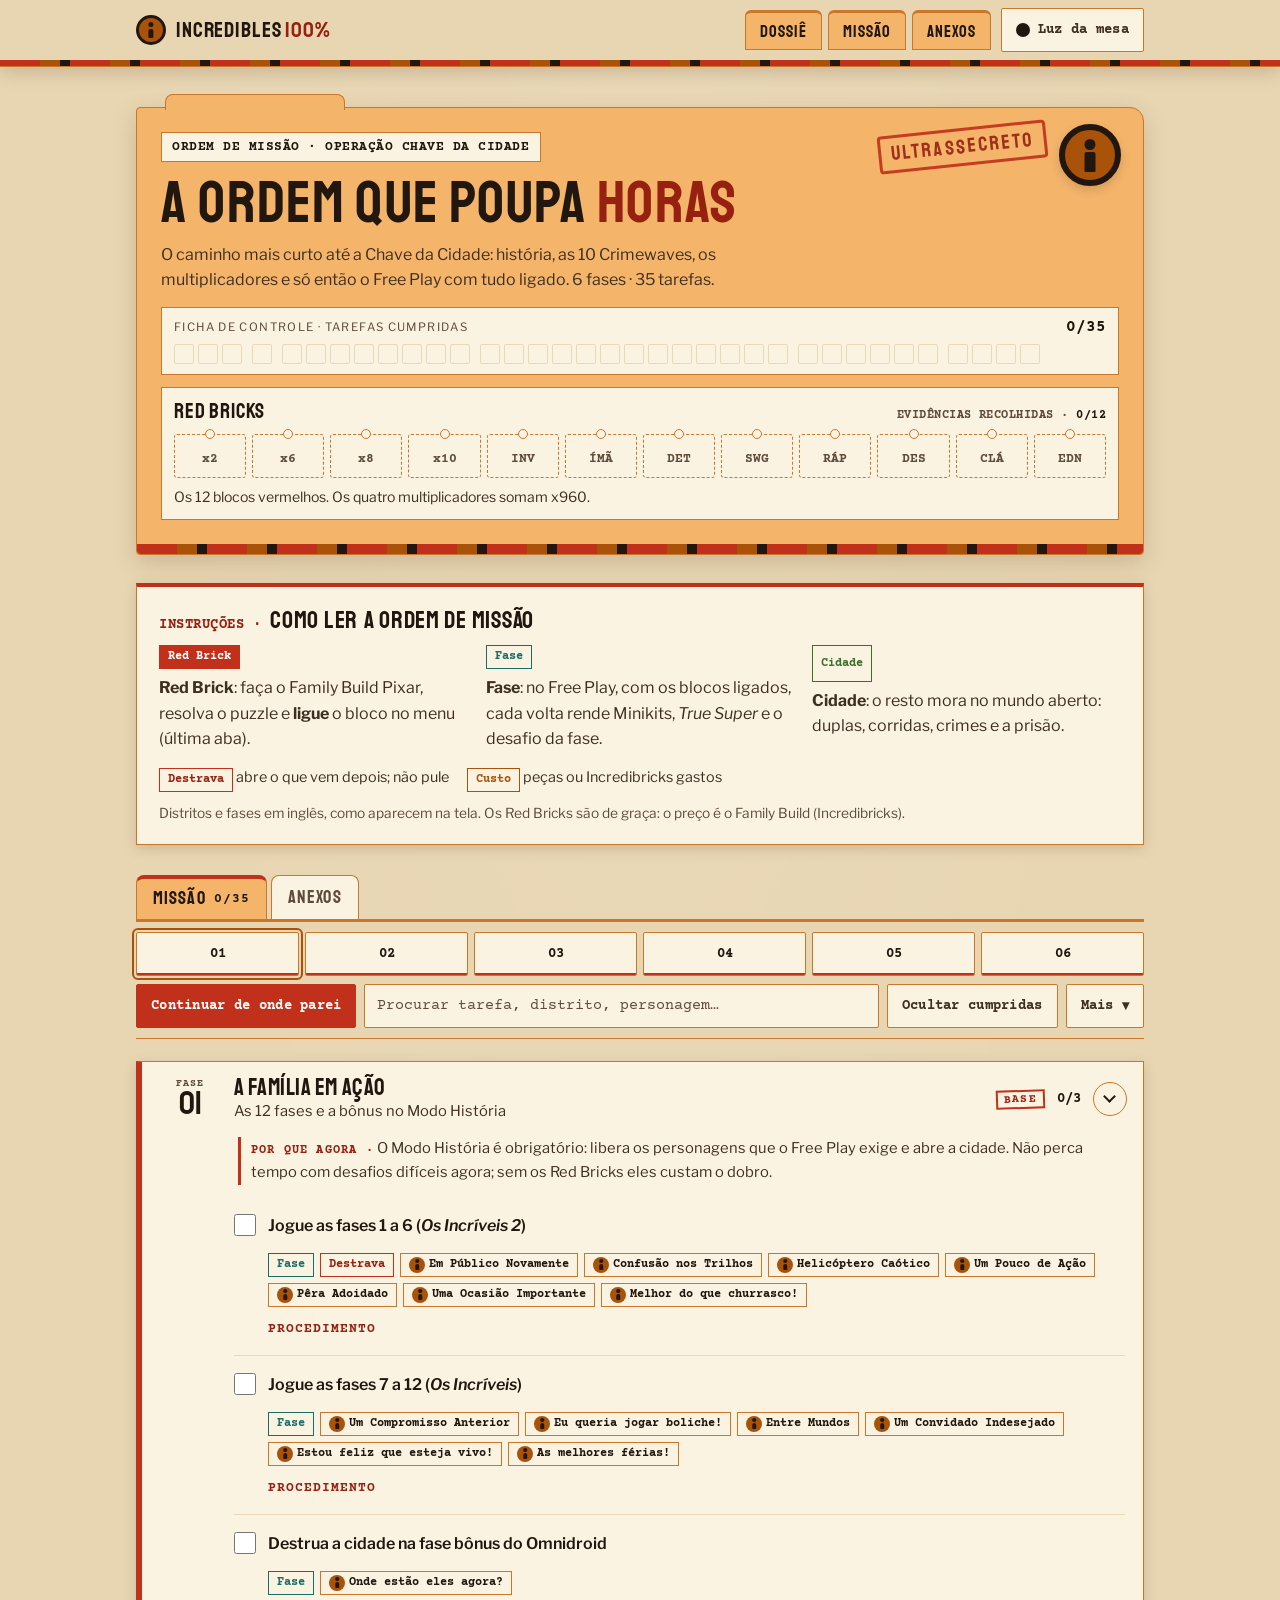
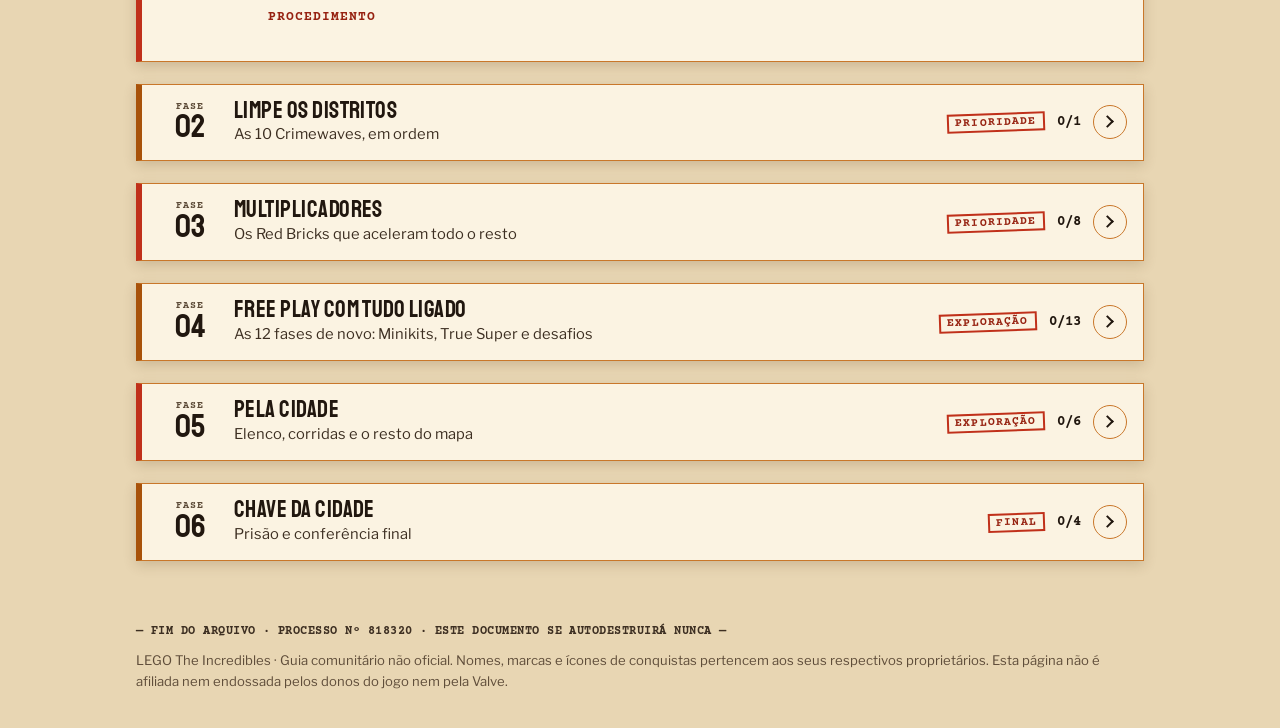
==== rota.html @ 9797b3e0 "Create LEGO The Incredibles achievement guide Static guide for GitHub Pages built on the standard en" ====
<!DOCTYPE html>
<html lang="pt-BR" data-theme="dark">
<head>
<meta charset="utf-8">
<meta name="viewport" content="width=device-width, initial-scale=1, viewport-fit=cover">
<meta name="theme-color" content="#1b1411">
<title>LEGO The Incredibles — Ordem de missão para o 100%</title>
<meta name="description" content="Rota de LEGO The Incredibles em 6 fases e 35 tarefas: história, as 10 Crimewaves, os 12 Red Bricks (multiplicadores x960) e o Free Play, com checklist e progresso salvo no navegador.">
<link rel="canonical" href="https://ruysalles.github.io/LegoTheIncredibles/rota.html">
<link rel="icon" href="favicon.svg" type="image/svg+xml">

<meta property="og:type" content="website">
<meta property="og:locale" content="pt_BR">
<meta property="og:site_name" content="Incredibles 100%">
<meta property="og:title" content="LEGO The Incredibles — Rota para o 100%">
<meta property="og:description" content="6 fases, 35 tarefas e os 12 Red Bricks na ordem que economiza horas, com checklist.">
<meta property="og:url" content="https://ruysalles.github.io/LegoTheIncredibles/rota.html">
<meta property="og:image" content="https://ruysalles.github.io/LegoTheIncredibles/og-image-3.jpg">
<meta property="og:image:type" content="image/jpeg">
<meta property="og:image:width" content="1200">
<meta property="og:image:height" content="630">
<meta property="og:image:alt" content="LEGO The Incredibles — Rota para o 100%">
<meta name="twitter:card" content="summary_large_image">
<meta name="twitter:title" content="LEGO The Incredibles — Rota para o 100%">
<meta name="twitter:image" content="https://ruysalles.github.io/LegoTheIncredibles/og-image-3.jpg">

<script src="assets/motor/theme-init.js"></script>
<!-- TEMA: fontes, folhas de estilo e arte são do guia (assets/tema/). O motor.css é só o mínimo funcional. -->
<link rel="preconnect" href="https://fonts.googleapis.com"><link rel="preconnect" href="https://fonts.gstatic.com" crossorigin>
<link href="https://fonts.googleapis.com/css2?family=Courier+Prime:ital,wght@0,400;0,700;1,400&family=Libre+Franklin:ital,wght@0,400;0,600;0,800;1,400&family=Staatliches&display=swap" rel="stylesheet">
<link rel="stylesheet" href="assets/motor/motor.css">
<link rel="stylesheet" href="assets/tema/tema.css">
</head>
<body data-pagina="rota">
<a class="g-pular" href="#conteudo">Pular para o conteúdo</a>
<header class="dz-topo" data-g="topo"></header>
<main id="conteudo" class="dz-mesa">

 <section class="dz-capa" aria-labelledby="titulo">
  <span class="dz-etq dz-tw">ORDEM DE MISSÃO · OPERAÇÃO CHAVE DA CIDADE</span>
  <span class="dz-carimbo" aria-hidden="true">Ultrassecreto</span>
  <span class="dz-lacre" aria-hidden="true">i</span>
  <h1 id="titulo">A ordem que poupa <em>horas</em></h1>
  <p class="dz-intro">O caminho mais curto até a Chave da Cidade: história, as 10 Crimewaves, os multiplicadores e só então o Free Play com tudo ligado. <span data-g="meta"></span>.</p>
  <div class="dz-controle">
   <header><span>Ficha de controle · tarefas cumpridas</span><b data-t="feitas">0/0</b></header>
   <div class="dz-grade" data-t="controle"></div>
   <p class="g-sr" data-g="progresso" aria-live="polite"></p>
  </div>
  <section class="dz-evidencias" data-g="sec-marcos" aria-labelledby="titulo-marcos">
   <header><h2 id="titulo-marcos" data-g="titulo-marcos">Red Bricks</h2><span class="dz-tw">EVIDÊNCIAS RECOLHIDAS · <b data-g="marcos-contagem"></b></span></header>
   <div data-g="marcos"></div>
   <p class="dz-marco-detalhe" data-g="marco-detalhe" aria-live="polite"></p>
  </section>
 </section>

 <section class="dz-memo" data-g="sec-como-ler" aria-labelledby="titulo-como-ler">
  <h2 id="titulo-como-ler"><span class="dz-tw">INSTRUÇÕES ·</span> Como ler a ordem de missão</h2>
  <div data-g="como-ler"></div>
 </section>

 <nav class="dz-abas" data-g="abas" role="tablist" aria-label="Partes da missão"></nav>

 <section class="dz-painel" data-g="painel-rota" aria-label="Missão passo a passo">
  <div class="dz-ferramentas" role="toolbar" aria-label="Ferramentas da missão">
   <div class="dz-mapa-caixa" data-g="mapa" aria-label="Fases da missão"></div>
   <button type="button" class="dz-btn dz-btn-forte" data-g="proxima">Continuar de onde parei</button>
   <input class="dz-busca" type="search" data-g="busca" placeholder="Procurar tarefa, distrito, personagem…" aria-label="Procurar tarefa">
   <button type="button" class="dz-btn" data-g="ocultar-feitas" aria-pressed="false">Ocultar cumpridas</button>
   <details class="dz-mais" data-g="menu-mais">
    <summary>Mais</summary>
    <div class="dz-mais-lista">
     <button type="button" data-g="expandir">Abrir todas as fases</button>
     <button type="button" data-g="so-atual">Só a fase atual</button>
     <button type="button" data-g="imprimir">Imprimir / PDF</button>
     <button type="button" data-g="exportar">Exportar progresso</button>
     <button type="button" data-g="importar">Importar progresso</button>
     <button type="button" data-g="zerar">Zerar checklist</button>
    </div>
   </details>
  </div>
  <div class="dz-fases" data-g="etapas"></div>
  <div class="dz-vazio" data-g="vazio" hidden>Nenhuma tarefa corresponde à busca ou ao filtro. <span data-g="vazio-dica"></span></div>
 </section>

 <section class="dz-painel" data-g="painel-ref" aria-label="Anexos" hidden>
  <section class="dz-anexo" data-g="sec-marcos"><h2><span class="dz-tw">ANEXO A ·</span> Red Bricks: onde e em que fase</h2><div data-g="marcos-tabela"></div></section>
  <section class="dz-anexo" data-g="sec-materiais"><h2>Materiais</h2><div data-g="mat-filtros" role="group" aria-label="Mostrar materiais de"></div><div data-g="mat-grade"></div><p data-g="mat-nota"></p></section>
  <section class="dz-anexo" aria-labelledby="titulo-fontes">
   <h2 id="titulo-fontes"><span class="dz-tw">ANEXO B ·</span> Informantes (<span data-g="total-fontes"></span>)</h2>
   <div data-g="fontes"></div>
   <div class="dz-anexo-b" data-g="sec-confirmar"><h2><span class="dz-tw">ANEXO C ·</span> Pendências de verificação (<span data-g="total-confirmar"></span>)</h2><div data-g="confirmar"></div></div>
  </section>
 </section>
</main>
<footer data-g="rodape"></footer>
<script type="module" src="assets/motor/rota.js"></script>
</body>
</html>
---- assets/motor/motor.css ----
/* MOTOR — o mínimo FUNCIONAL que todo guia precisa, igual em todos. Não edite por jogo.
   Nada de cor, fonte, forma ou layout aqui: isso é do tema (assets/tema/tema.css).
   O tema pode sobrescrever a aparência de qualquer coisa abaixo, mas não o comportamento. */

[hidden]{display:none!important}

/* Grupos recolhidos (capítulos e etapas): o corpo some; o cabeçalho continua clicável */
[data-recolhido] [data-g="corpo"]{display:none}

/* Spoilers: borrados até o visitante pedir (botão [data-g="spoilers"] liga data-spoilers no <html>) */
[data-g-spoiler]{filter:blur(6px);user-select:none;transition:filter .2s}
:root[data-spoilers] [data-g-spoiler],[data-g-spoiler]:focus-within{filter:none;user-select:auto}

/* Acessibilidade */
.g-pular{position:absolute;left:-9999px;top:8px;z-index:100}
.g-pular:focus{left:12px}
.g-sr{position:absolute!important;width:1px;height:1px;padding:0;margin:-1px;overflow:hidden;clip:rect(0,0,0,0);white-space:nowrap;border:0}
:focus-visible{outline:2px solid currentColor;outline-offset:3px}
html{overflow-x:clip}
body{overflow-x:clip}

/* Destaque ao pular para um item (o tema pode redesenhar a animação g-flash) */
.g-flash{animation:g-flash 1.2s ease}
@keyframes g-flash{30%{outline:3px solid currentColor;outline-offset:4px}}

/* Aviso rápido (exportar/importar) e erro de carregamento */
.g-toast{position:fixed;left:50%;bottom:calc(20px + env(safe-area-inset-bottom));transform:translateX(-50%);z-index:100;padding:10px 16px;border-radius:8px;background:#111;color:#fff;font:15px/1.4 system-ui,sans-serif;box-shadow:0 8px 24px #0006}
.g-erro{padding:40px 16px;text-align:center}
.g-erro strong{display:block;margin-bottom:6px}

/* Menos movimento para quem pede */
@media (prefers-reduced-motion:reduce){
  *,*:before,*:after{animation-duration:.01ms!important;animation-iteration-count:1!important;transition-duration:.01ms!important;scroll-behavior:auto!important}
}

/* Impressão: tudo aberto, spoilers visíveis, sem botões. O tema escolhe as cores da impressão. */
@media print{
  [data-recolhido] [data-g="corpo"]{display:block!important}
  [data-g-spoiler]{filter:none!important}
  [data-g="topo"] nav,[data-g="abrir-menu"],[data-g="alternar-tema"],[data-g="menu-mais"],[data-g="busca"],[data-g="proxima"],.g-toast{display:none!important}
}
---- assets/tema/tema.css ----
/* TEMA "O Dossiê da Família" — LEGO The Incredibles.
   O arquivo do agente Rick Dicker sobre a família Pêra, nas cores do uniforme dos Incríveis.
   Escuro "Noite em Municiberg" · Claro "Cartaz de Metroville". Direção de arte: docs/direcao-de-arte.md. */

/* ================================================================ tokens */
:root,[data-theme="dark"]{ /* Noite em Municiberg */
  --mesa:#1b1411;--pasta:#2a1f1a;--pasta-borda:#4d382b;--ficha:#33261f;--pauta:#45342a;
  --texto:#f3e6cf;--suave:#dccdb3;--mudo:#b5a487;
  --tinta:#d0381c;--tinta-fundo:#ee4a2f22;--tinta-txt:#ff7a62;--laranja:#f4973d;--azul:#4fb3aa;--verde:#8cc66f;--preto:#120d0b;
  --grampo:#b5a487;--sombra:#0009;--foto:#f3e6cf;
  color-scheme:dark;
}
[data-theme="light"]{ /* Cartaz de Metroville */
  --mesa:#e8d6b3;--pasta:#f4b46a;--pasta-borda:#c9772a;--ficha:#fbf3e2;--pauta:#ead9b9;
  --texto:#21170f;--suave:#3d2f22;--mudo:#5e4c39;
  --tinta:#c0301a;--tinta-fundo:#c0301a18;--tinta-txt:#962110;--laranja:#a8520a;--azul:#1d6c66;--verde:#3d6e2c;--preto:#21170f;
  --grampo:#7b6a55;--sombra:#5a3a1a33;--foto:#fffdf7;
  color-scheme:light;
}
:root{
  --f-titulo:Staatliches,"Arial Narrow",sans-serif;
  --f-tw:"Courier Prime","Courier New",monospace;
  --f-texto:"Libre Franklin",system-ui,sans-serif;
  --largura:1040px;
}

/* ================================================================ base */
*,*::before,*::after{box-sizing:border-box}
html{background:var(--mesa);scroll-padding-top:72px}
body{margin:0;background:var(--mesa);color:var(--texto);font:16px/1.6 var(--f-texto);-webkit-text-size-adjust:100%;
  background-image:radial-gradient(ellipse at 50% -10%,#ffffff0d,transparent 60%)}
a{color:inherit;text-decoration-color:var(--tinta);text-decoration-thickness:2px;text-underline-offset:3px}
a:hover{color:var(--tinta-txt)}
h1,h2,h3{margin:0;font-weight:400}
p{margin:0}
img{max-width:100%}
button,input,summary,select{font:inherit;color:inherit}
:focus-visible{outline:3px solid var(--laranja);outline-offset:3px}
.dz-tw{font-family:var(--f-tw);font-weight:700;letter-spacing:.04em}
.dz-leve{color:var(--mudo);font-size:.82rem}
.dz-mesa{max-width:var(--largura);margin:0 auto;padding:22px 16px 40px}
.g-pular{background:var(--tinta);color:#fff;padding:10px 16px}

/* botões comuns */
.dz-btn,.dz-filtros button,.dz-mais summary,.dz-mais-lista button,.dz-btn-menu,.dz-btn-tema{
  display:inline-flex;align-items:center;justify-content:center;gap:8px;min-height:44px;padding:0 14px;cursor:pointer;
  font:700 .88rem var(--f-tw);letter-spacing:.02em;background:var(--ficha);color:var(--suave);border:1px solid var(--pasta-borda);border-radius:2px;text-decoration:none}
.dz-btn:hover,.dz-filtros button:hover,.dz-mais summary:hover{color:var(--texto);border-color:var(--texto)}
.dz-btn-forte{background:var(--tinta);border-color:var(--tinta);color:#fff}
.dz-btn-forte:hover{color:#fff;filter:brightness(1.08)}
.dz-filtros button[aria-pressed="true"],[data-g="ocultar-feitas"][aria-pressed="true"],.dz-mais-lista button[aria-pressed="true"]{background:var(--texto);color:var(--mesa);border-color:var(--texto)}

/* ================================================================ topo (casca) */
.dz-topo{position:sticky;top:0;z-index:20;background:var(--mesa);border-bottom:1px solid var(--pasta-borda);box-shadow:0 6px 16px var(--sombra)}
.dz-topo::after{content:"";display:block;height:6px;background:repeating-linear-gradient(90deg,var(--tinta) 0 40px,var(--laranja) 40px 60px,var(--preto) 60px 70px)}
.dz-barra{max-width:var(--largura);margin:0 auto;padding:8px 16px;display:flex;align-items:center;gap:10px;flex-wrap:wrap}
.dz-marca{display:inline-flex;align-items:center;gap:10px;text-decoration:none;font:400 1.35rem/1 var(--f-titulo);letter-spacing:.04em;margin-right:auto;min-height:44px}
.dz-marca b{font-weight:400;color:var(--tinta-txt)}
.dz-lacre-mini{width:30px;height:30px;border-radius:50%;background:var(--laranja);border:3px solid var(--preto);display:grid;place-items:center;font:400 1.1rem/1 var(--f-titulo);color:var(--preto)}
.dz-nav{display:none;width:100%;flex-direction:column;gap:6px;padding:6px 0 4px}
.dz-nav[data-aberto]{display:flex}
.dz-nav a{display:flex;align-items:center;min-height:44px;padding:0 14px;font:400 1.15rem var(--f-titulo);letter-spacing:.06em;text-decoration:none;background:var(--pasta);border:1px solid var(--pasta-borda);border-top:3px solid var(--pasta-borda);border-radius:6px 6px 0 0}
.dz-nav a[aria-current="page"]{border-top-color:var(--tinta);color:var(--texto)}
.dz-btn-tema .dz-lampada{width:14px;height:14px;border-radius:50%;background:var(--laranja);box-shadow:0 0 10px var(--laranja)}
[data-theme="light"] .dz-btn-tema .dz-lampada{background:var(--preto);box-shadow:none}
.dz-tema-txt{display:none}
@media (min-width:760px){
  .dz-btn-menu{display:none}
  .dz-nav{display:flex;width:auto;flex-direction:row;padding:0}
  .dz-nav a{min-height:40px;font-size:1.05rem}
  .dz-tema-txt{display:inline}
}

/* ================================================================ capa da pasta */
.dz-capa{position:relative;margin-top:18px;background:var(--pasta);border:1px solid var(--pasta-borda);border-radius:4px 14px 4px 4px;padding:18px 14px 30px;box-shadow:0 8px 24px var(--sombra)}
.dz-capa::before{content:"";position:absolute;top:-14px;left:22px;width:150px;height:16px;background:var(--pasta);border:1px solid var(--pasta-borda);border-bottom:0;border-radius:8px 8px 0 0}
.dz-capa::after{content:"";position:absolute;left:0;right:0;bottom:0;height:10px;border-radius:0 0 4px 4px;background:repeating-linear-gradient(90deg,var(--tinta) 0 40px,var(--laranja) 40px 60px,var(--preto) 60px 70px)}
.dz-etq{display:inline-block;max-width:calc(100% - 56px);background:var(--ficha);border:1px solid var(--pasta-borda);padding:4px 10px;font-size:.74rem}
.dz-carimbo{display:inline-block;margin:12px 0 0;transform:rotate(-6deg);border:3px solid var(--tinta);color:var(--tinta-txt);font:400 1.1rem/1 var(--f-titulo);letter-spacing:.12em;padding:6px 10px;border-radius:4px;opacity:.9}
.dz-lacre{position:absolute;top:12px;right:12px;width:46px;height:46px;border-radius:50%;background:var(--laranja);border:4px solid var(--preto);display:grid;place-items:center;font:400 1.8rem/1 var(--f-titulo);color:var(--preto);box-shadow:0 4px 10px var(--sombra)}
.dz-capa h1{font:400 clamp(2.1rem,8.4vw,3.7rem)/1 var(--f-titulo);letter-spacing:.02em;margin:12px 0 8px}
.dz-capa h1 em{font-style:normal;color:var(--tinta-txt)}
.dz-intro{color:var(--suave);max-width:640px;margin-bottom:14px}
.dz-campos{display:grid;grid-template-columns:1fr 1fr;border:1px solid var(--pasta-borda);background:var(--ficha)}
.dz-campos div{padding:7px 10px;border-right:1px solid var(--pasta-borda);border-bottom:1px solid var(--pasta-borda);min-width:0}
.dz-campos div:nth-child(2n){border-right:0}
.dz-campos small{display:block;font-size:.66rem;letter-spacing:.14em;text-transform:uppercase;color:var(--mudo)}
.dz-campos b{font:700 1rem var(--f-tw)}
.dz-campo-forte b{color:var(--tinta-txt)}
.dz-parecer{margin-top:10px;background:var(--ficha);border:1px solid var(--pasta-borda);padding:10px 12px;color:var(--suave)}
.dz-parecer b,.dz-nota b,.dz-dica b,.dz-ref b,.dz-prazo b,.dz-informantes b{font:700 .74rem var(--f-tw);letter-spacing:.1em;color:var(--tinta-txt)}
.dz-controle{margin-top:12px;background:var(--ficha);border:1px solid var(--pasta-borda);padding:10px 12px}
.dz-controle header{display:flex;justify-content:space-between;align-items:baseline;gap:10px;font-size:.72rem;letter-spacing:.12em;text-transform:uppercase;color:var(--mudo)}
.dz-controle header b{color:var(--texto);font:700 1rem var(--f-tw);letter-spacing:0;text-transform:none;white-space:nowrap}
.dz-grade{display:flex;flex-wrap:wrap;gap:8px 10px;margin-top:8px}
.dz-grupo{display:flex;flex-wrap:wrap;gap:4px}
.dz-grade a{display:block;width:20px;height:20px;border:1px solid var(--pauta);border-radius:2px;background:transparent;transition:background .2s,border-color .2s}
.dz-grade a:hover{border-color:var(--texto)}
.dz-grade a[data-on]{background:var(--tinta);border-color:var(--tinta)}
.dz-grupo:nth-child(2n) a[data-on]{background:var(--laranja);border-color:var(--laranja)}
.dz-raridades{display:flex;flex-wrap:wrap;gap:6px 14px;margin-top:8px;font:700 .78rem var(--f-tw);color:var(--mudo)}
.dz-raridades b{color:var(--suave)}
.dz-raridades:empty{display:none}
.dz-capa-pe{display:flex;flex-wrap:wrap;align-items:center;gap:10px 16px;margin-top:14px}
@media (min-width:700px){
  .dz-capa{padding:24px 24px 34px}
  .dz-capa::before{width:180px;left:28px}
  .dz-campos{grid-template-columns:repeat(4,minmax(0,1fr))}
  .dz-campos div:nth-child(2n){border-right:1px solid var(--pasta-borda)}
  .dz-campos div:nth-child(4n),.dz-campos div:last-child{border-right:0}
  .dz-carimbo{position:absolute;right:96px;top:20px;margin:0;font-size:1.25rem}
  .dz-lacre{top:16px;right:22px;width:62px;height:62px;border-width:6px;font-size:2.5rem}
  .dz-etq{font-size:.8rem;max-width:calc(100% - 280px)}
}

/* ================================================================ memorando (roteiro / como ler) */
.dz-memo{margin-top:28px;background:var(--ficha);border:1px solid var(--pasta-borda);border-top:4px solid var(--tinta);padding:16px 14px;box-shadow:0 4px 12px var(--sombra)}
.dz-memo>h2,.dz-anexo>h2,.dz-anexo-b>h2{font:400 1.5rem/1.1 var(--f-titulo);letter-spacing:.03em;margin-bottom:12px}
.dz-memo>h2 .dz-tw,.dz-anexo h2 .dz-tw{font-size:.85rem;color:var(--tinta-txt);margin-right:4px}
.dz-plano{list-style:none;margin:0;padding:0;display:grid;gap:12px;counter-reset:p}
.dz-plano li{display:grid;grid-template-columns:44px minmax(0,1fr);gap:12px;align-items:start;border-bottom:1px dashed var(--pauta);padding-bottom:12px}
.dz-plano li:last-child{border-bottom:0;padding-bottom:0}
.dz-plano-n{display:grid;place-items:center;width:44px;height:44px;border-radius:50%;background:var(--tinta);color:#fff;font:400 1.4rem var(--f-titulo)}
.dz-plano li:nth-child(2n) .dz-plano-n{background:var(--laranja);color:var(--preto)}
[data-theme="light"] .dz-plano li:nth-child(2n) .dz-plano-n{color:#fff}
.dz-plano h3{font:700 1rem var(--f-tw);text-transform:uppercase;margin-bottom:2px}
.dz-plano p{color:var(--suave)}
.dz-plano-links{display:flex;flex-wrap:wrap;gap:4px 16px;margin-top:4px;font:700 .82rem var(--f-tw)}
.dz-plano-links a{display:inline-flex;align-items:center;min-height:32px}
@media (min-width:700px){.dz-memo{padding:20px 22px}.dz-plano{grid-template-columns:1fr 1fr;gap:16px 28px}.dz-plano li:nth-last-child(2):nth-child(odd){border-bottom:0}}

/* ================================================================ ferramentas */
.dz-ferramentas{position:sticky;top:61px;z-index:10;display:flex;flex-wrap:wrap;gap:8px;align-items:center;margin:26px -16px 0;padding:10px 16px;background:var(--mesa);border-bottom:1px solid var(--pasta-borda)}
.dz-filtros{display:flex;flex-wrap:wrap;gap:6px;width:100%}
.dz-filtros button{flex:1 1 auto;padding:0 10px}
.dz-busca{flex:1 1 200px;min-width:0;min-height:44px;padding:0 12px;background:var(--ficha);border:1px solid var(--pasta-borda);border-radius:2px;font:400 .95rem var(--f-tw)}
.dz-busca::placeholder{color:var(--mudo)}
.dz-mais{position:relative}
.dz-mais summary{list-style:none}
.dz-mais summary::-webkit-details-marker{display:none}
.dz-mais summary::after{content:"▾"}
.dz-mais-lista{position:absolute;right:0;top:calc(100% + 6px);z-index:30;display:grid;gap:6px;min-width:220px;padding:10px;background:var(--pasta);border:1px solid var(--pasta-borda);box-shadow:0 10px 24px var(--sombra)}
.dz-mais-lista button{justify-content:flex-start}
@media (min-width:760px){.dz-ferramentas{top:63px;margin:26px 0 0;padding:10px 0}.dz-filtros{width:auto}.dz-filtros button{flex:0 0 auto}}
.dz-vazio{margin:24px 0;padding:18px;border:2px dashed var(--pasta-borda);text-align:center;font:700 .95rem var(--f-tw);color:var(--suave)}

/* ================================================================ pasta = capítulo */
.dz-pastas{display:grid;gap:44px;margin-top:44px}
.dz-pasta{position:relative;background:var(--pasta);border:1px solid var(--pasta-borda);border-radius:0 10px 6px 6px;box-shadow:0 6px 18px var(--sombra)}
.dz-pasta-cab{position:relative;display:grid;grid-template-columns:minmax(0,1fr) auto;gap:4px 12px;align-items:end;padding:14px 14px 12px;cursor:pointer}
.dz-aba{position:absolute;top:-30px;left:-1px;background:var(--pasta);border:1px solid var(--pasta-borda);border-bottom:0;border-top:4px solid var(--tinta);border-radius:8px 8px 0 0;padding:3px 16px 2px;font:400 1.05rem/1.3 var(--f-titulo);letter-spacing:.08em}
.dz-pasta:nth-child(2n) .dz-aba{border-top-color:var(--laranja)}
.dz-pasta-cab h2{font:400 clamp(1.5rem,6vw,2rem)/1 var(--f-titulo);letter-spacing:.02em}
.dz-pasta-cab p{color:var(--suave);margin-top:2px}
.dz-cont{grid-column:1;font-size:.8rem;color:var(--mudo)}
.dz-cont b{font:700 .95rem var(--f-tw);color:var(--texto)}
.dz-seta{grid-row:1 / span 2;grid-column:2;align-self:center;width:34px;height:34px;border:1px solid var(--pasta-borda);border-radius:50%;background:var(--ficha);position:relative}
.dz-seta::after{content:"";position:absolute;left:11px;top:9px;width:9px;height:9px;border-right:2px solid var(--texto);border-bottom:2px solid var(--texto);transform:rotate(45deg);transition:transform .2s}
[data-recolhido]>header .dz-seta::after,[data-recolhido] .dz-seta::after{transform:rotate(-45deg);left:9px;top:11px}
.dz-pasta[data-completo] .dz-aba::after{content:"✓";margin-left:8px;color:var(--tinta-txt)}
.dz-pasta-corpo{padding:0 10px 14px}
.dz-nota{margin:0 4px 12px;color:var(--suave);font-size:.92rem;border-left:3px solid var(--tinta);padding-left:10px}
.dz-fichas{display:grid;gap:14px}
@media (min-width:700px){.dz-pasta-cab{padding:16px 18px 14px}.dz-pasta-corpo{padding:0 16px 18px}}

/* ================================================================ ficha = conquista */
.dz-ficha{position:relative;display:grid;grid-template-columns:52px minmax(0,1fr);gap:10px;background-color:var(--ficha);padding:14px 12px 12px;border-radius:2px;box-shadow:0 3px 10px var(--sombra);
  background-image:repeating-linear-gradient(to bottom,transparent 0 27px,var(--pauta) 27px 28px);background-position:0 44px}
.dz-ficha::before{content:"";position:absolute;left:0;right:0;top:42px;border-top:2px solid var(--tinta);opacity:.55}
.dz-foto{position:relative;align-self:start;background:var(--foto);padding:3px 3px 10px;transform:rotate(-3deg);box-shadow:0 2px 6px var(--sombra)}
.dz-foto img{display:block;width:100%;height:auto;aspect-ratio:1;filter:grayscale(1) contrast(1.1)}
.dz-foto::after{content:"";position:absolute;top:-8px;left:16px;width:10px;height:26px;border:2px solid var(--grampo);border-radius:6px}
.dz-ficha[data-feita] .dz-foto img{filter:none}
.dz-ficha-corpo{min-width:0}
.dz-nome{font:700 1.02rem/1.2 var(--f-tw);text-transform:uppercase;margin:0 0 14px;padding-right:4px;min-height:26px}
.dz-desc{font:italic .93rem/28px var(--f-tw);color:var(--suave)}
.dz-dica,.dz-prazo,.dz-ref{line-height:28px}
.dz-prazo{color:var(--tinta-txt)}
.dz-ref{font-size:.92rem}
.dz-ficha-pe{display:flex;flex-wrap:wrap;gap:6px;align-items:center;margin-top:10px}
.dz-chip{display:inline-flex;align-items:center;gap:4px;font:700 .76rem/1.3 var(--f-tw);border:1px solid var(--pasta-borda);padding:3px 8px;background:var(--ficha);text-decoration:none}
.dz-rar{color:var(--mudo)}
[data-raridade="epic"] .dz-rar{color:var(--tinta-txt);border-color:var(--tinta)}
[data-raridade="rare"] .dz-rar{color:var(--laranja);border-color:var(--laranja)}
[data-raridade="uncommon"] .dz-rar{color:var(--azul);border-color:var(--azul)}
.dz-enc{margin-left:auto;display:inline-flex;align-items:center;gap:8px;min-height:44px;padding:0 12px;font:700 .85rem var(--f-tw);cursor:pointer;border:1px dashed var(--pasta-borda);background:var(--ficha)}
.dz-enc input{width:20px;height:20px;margin:0;accent-color:var(--tinta)}
.dz-enc-b{display:none}
[data-feita] .dz-enc{border-style:solid;border-color:var(--tinta)}
[data-feita] .dz-enc-a{display:none}
[data-feita] .dz-enc-b{display:inline;color:var(--tinta-txt)}
.dz-informantes{margin-top:8px;font-size:.8rem;color:var(--mudo);line-height:1.5}
/* Assinatura: o carimbo CASO ENCERRADO desce sobre a ficha */
.dz-selo{position:absolute;right:10px;bottom:62px;pointer-events:none;border:4px double var(--tinta);color:var(--tinta-txt);background:var(--tinta-fundo);font:400 1.15rem/1 var(--f-titulo);letter-spacing:.1em;padding:7px 10px;border-radius:6px;transform:rotate(-12deg) scale(1);opacity:0;visibility:hidden}
[data-feita]>.dz-selo{opacity:.92;visibility:visible}
.dz-anima .dz-selo{transition:transform .22s cubic-bezier(.3,1.6,.6,1),opacity .12s,visibility 0s .22s}
.dz-anima :not([data-feita])>.dz-selo{transform:rotate(-12deg) scale(2.4)}
.dz-anima [data-feita]>.dz-selo{transition:transform .22s cubic-bezier(.3,1.6,.6,1),opacity .12s,visibility 0s}
@media (min-width:700px){
  .dz-ficha{grid-template-columns:76px minmax(0,1fr);gap:14px;padding:16px 16px 14px}
  .dz-foto{padding:4px 4px 12px}
  .dz-foto::after{left:22px}
  .dz-selo{right:18px;top:4px;bottom:auto;font-size:1.5rem}
  .dz-nome{padding-right:210px}
}

/* ================================================================ anexos (fontes e pendências) */
.dz-anexo{margin-top:40px;background:var(--ficha);border:1px solid var(--pasta-borda);padding:18px 14px;position:relative;box-shadow:0 4px 12px var(--sombra)}
.dz-anexo::before{content:"";position:absolute;top:-10px;left:26px;width:40px;height:20px;border:3px solid var(--grampo);border-bottom:0;border-radius:4px 4px 0 0}
.dz-anexos{list-style:none;margin:0;padding:0;display:grid;gap:10px}
.dz-anexos li{display:grid;grid-template-columns:34px minmax(0,1fr);gap:10px;border-bottom:1px dashed var(--pauta);padding-bottom:10px}
.dz-anexo-n{font:700 .9rem var(--f-tw);color:var(--tinta-txt)}
.dz-anexos strong{font-weight:600}
.dz-anexos p{color:var(--suave);font-size:.92rem}
.dz-anexos small,.dz-pendencias small{color:var(--mudo);font:700 .76rem var(--f-tw)}
.dz-anexo-b{margin-top:26px}
.dz-pendencias{margin:0;padding:0 0 0 18px;display:grid;gap:10px}
.dz-pendencias li::marker{content:"□  ";color:var(--tinta-txt)}
.dz-pendencias p{color:var(--suave)}
@media (min-width:700px){.dz-anexo{padding:22px 24px}.dz-anexos{grid-template-columns:1fr 1fr;column-gap:28px}}

/* ================================================================ rodapé */
.dz-rodape{max-width:var(--largura);margin:0 auto;padding:22px 16px 36px;color:var(--mudo);font-size:.82rem;display:grid;gap:8px}
.dz-rodape .dz-tw{font-size:.74rem;color:var(--suave)}

/* ================================================================ rota: evidências (Red Bricks) */
.dz-evidencias{margin-top:12px;background:var(--ficha);border:1px solid var(--pasta-borda);padding:10px 12px}
.dz-evidencias header{display:flex;justify-content:space-between;align-items:baseline;flex-wrap:wrap;gap:4px 12px;margin-bottom:8px}
.dz-evidencias h2{font:400 1.3rem var(--f-titulo);letter-spacing:.04em}
.dz-evidencias header .dz-tw{font-size:.74rem;color:var(--mudo)}
.dz-evidencias header b{color:var(--texto)}
.dz-provas{display:grid;grid-template-columns:repeat(6,minmax(0,1fr));gap:6px}
.dz-prova{position:relative;min-height:44px;padding:10px 0 4px;cursor:pointer;font:700 .8rem var(--f-tw);color:var(--mudo);background:transparent;border:1px dashed var(--pasta-borda);border-radius:3px}
.dz-prova::before{content:"";position:absolute;top:-1px;left:50%;width:10px;height:10px;margin-left:-5px;border-radius:50%;border:1px solid var(--pasta-borda);background:var(--ficha);transform:translateY(-50%)}
.dz-prova[data-aceso]{color:#fff;background:var(--tinta);border:1px solid var(--tinta);box-shadow:inset 0 -4px 0 #0003,0 2px 6px var(--sombra)}
.dz-prova[data-aceso]::before{background:var(--laranja);border-color:var(--preto)}
.dz-prova[data-selecionado]{outline:2px solid var(--laranja);outline-offset:2px}
.dz-marco-detalhe{margin-top:8px;font-size:.88rem;color:var(--suave);min-height:1.6em}
.dz-obtido{color:var(--tinta-txt);font-weight:700}
@media (min-width:700px){.dz-provas{grid-template-columns:repeat(12,minmax(0,1fr))}}

/* como ler */
.dz-fluxo{list-style:none;margin:0;padding:0;display:grid;gap:10px}
.dz-fluxo li{display:grid;gap:6px}
.dz-fluxo li .dz-chip{justify-self:start}
.dz-fluxo p{color:var(--suave)}
.dz-legenda{display:flex;flex-wrap:wrap;gap:8px 18px;margin-top:14px;color:var(--suave);font-size:.9rem}
.dz-nota-leve{margin-top:10px;color:var(--mudo);font-size:.86rem}
@media (min-width:700px){.dz-fluxo{grid-template-columns:repeat(3,1fr);gap:18px}}

/* papéis das etiquetas */
.dz-chip[data-papel="danger"]{color:var(--tinta-txt);border-color:var(--tinta)}
.dz-chip[data-papel="special"]{color:#fff;background:var(--tinta);border-color:var(--tinta)}
.dz-chip[data-papel="info"]{color:var(--azul);border-color:var(--azul)}
.dz-chip[data-papel="ok"]{color:var(--verde);border-color:var(--verde)}
.dz-chip[data-papel="warm"],.dz-chip[data-papel="accent"]{color:var(--laranja);border-color:var(--laranja)}

/* abas e mapa de fases */
.dz-abas{display:flex;gap:4px;margin-top:30px;border-bottom:3px solid var(--pasta-borda)}
.dz-aba-link{display:inline-flex;align-items:center;gap:8px;min-height:44px;padding:0 16px;font:400 1.15rem var(--f-titulo);letter-spacing:.06em;text-decoration:none;background:var(--ficha);border:1px solid var(--pasta-borda);border-bottom:0;border-radius:8px 8px 0 0;color:var(--mudo)}
.dz-aba-link[aria-selected="true"]{background:var(--pasta);color:var(--texto);border-top:4px solid var(--tinta)}
.dz-aba-link span{font:700 .8rem var(--f-tw)}
.dz-mapa-caixa{width:100%}
.dz-mapa{display:flex;gap:6px}
.dz-mapa-n{position:relative;flex:1;min-height:44px;cursor:pointer;overflow:hidden;font:700 .9rem var(--f-tw);color:var(--texto);background:var(--ficha);border:1px solid var(--pasta-borda);border-radius:2px}
.dz-mapa-n::before{content:"";position:absolute;inset:auto 0 0 0;height:calc(var(--g-progresso,0)*100%);background:var(--tinta-fundo);border-top:2px solid var(--tinta);transition:height .3s}
.dz-mapa-n span{position:relative}
.dz-mapa-n[data-completo]{background:var(--tinta);color:#fff;border-color:var(--tinta)}
.dz-mapa-n[data-completo]::before{display:none}
.dz-mapa-n[data-atual]{outline:2px solid var(--laranja);outline-offset:2px}
.dz-painel .dz-ferramentas{margin-top:0}

/* fase = etapa */
.dz-fases{display:grid;gap:22px;margin-top:22px}
.dz-fase{position:relative;background:var(--ficha);border:1px solid var(--pasta-borda);border-left:6px solid var(--tinta);box-shadow:0 4px 12px var(--sombra)}
.dz-fase:nth-child(2n){border-left-color:var(--laranja)}
.dz-fase-cab{position:relative;display:grid;grid-template-columns:auto minmax(0,1fr) auto;gap:4px 12px;align-items:center;padding:12px 12px;cursor:pointer}
.dz-fase-n{display:grid;justify-items:center;font:700 .62rem/1 var(--f-tw);letter-spacing:.12em;text-transform:uppercase;color:var(--mudo)}
.dz-fase-n b{font:400 2rem/1 var(--f-titulo);color:var(--texto);letter-spacing:0}
.dz-fase-cab h3{font:400 1.45rem/1.05 var(--f-titulo);letter-spacing:.02em}
.dz-fase-cab p{color:var(--suave);font-size:.92rem}
.dz-fase-tag{grid-column:2;justify-self:start;font:700 .72rem var(--f-tw);letter-spacing:.1em;text-transform:uppercase;border:2px solid var(--tinta);color:var(--tinta-txt);padding:1px 6px;transform:rotate(-2deg)}
.dz-fase-cont{grid-column:2;font:700 .9rem var(--f-tw)}
.dz-fase-cab>.dz-fase-n{grid-column:1;grid-row:1 / span 3;align-self:start}
.dz-fase-cab>div{grid-column:2;grid-row:1}
.dz-fase-cab>.dz-fase-tag{grid-column:2;grid-row:2}
.dz-fase-cab>.dz-fase-cont{grid-column:2;grid-row:3}
.dz-fase-cab>.dz-seta{grid-column:3;grid-row:1 / span 3}
.dz-selo-fase{right:54px;top:auto;bottom:10px;font-size:1rem}
[data-completo]>.dz-fase-cab>.dz-selo{opacity:.92;visibility:visible}
.dz-anima [data-completo]>.dz-fase-cab>.dz-selo{transform:rotate(-12deg) scale(1);transition:transform .22s cubic-bezier(.3,1.6,.6,1),opacity .12s,visibility 0s}
.dz-fase-corpo{padding:0 12px 14px}
.dz-itens{display:grid;gap:0}
@media (min-width:700px){
  .dz-fase-cab{grid-template-columns:64px minmax(0,1fr) auto auto auto;padding:14px 16px}
  .dz-fase-cab>.dz-fase-n{grid-row:1;align-self:center}
  .dz-fase-cab>.dz-fase-tag{grid-column:3;grid-row:1}
  .dz-fase-cab>.dz-fase-cont{grid-column:4;grid-row:1}
  .dz-fase-cab>.dz-seta{grid-column:5;grid-row:1}
  .dz-selo-fase{right:200px;top:50%;bottom:auto;margin-top:-18px;font-size:1.2rem}
  .dz-fase-corpo{padding:0 18px 18px 92px}
}

/* tarefa = linha do formulário */
.dz-item{padding:8px 0;border-bottom:1px solid var(--pauta)}
.dz-item:last-child{border-bottom:0}
.dz-item-cab{display:flex;align-items:flex-start;gap:12px;min-height:44px;padding-top:8px;cursor:pointer}
.dz-item-cab input{flex:0 0 auto;width:22px;height:22px;margin:1px 0 0;accent-color:var(--tinta)}
.dz-item-tit{font-weight:600}
.dz-item[data-feita] .dz-item-tit{text-decoration:line-through;text-decoration-color:var(--tinta);text-decoration-thickness:2px;color:var(--mudo)}
.dz-etqs{display:flex;flex-wrap:wrap;gap:6px;margin:4px 0 0 34px}
.dz-caso span{display:inline-grid;place-items:center;width:16px;height:16px;border-radius:50%;background:var(--laranja);color:var(--preto);font:400 .7rem/1 var(--f-titulo)}
.dz-como{margin:4px 0 0 34px}
.dz-como summary{display:inline-flex;align-items:center;min-height:36px;cursor:pointer;font:700 .8rem var(--f-tw);letter-spacing:.08em;text-transform:uppercase;color:var(--tinta-txt)}
.dz-como>div{display:grid;gap:6px;padding:4px 0 6px;color:var(--suave)}
.dz-divisor{padding:12px 0}
.dz-divisor h2{font:400 1.8rem var(--f-titulo)}

/* tabela de Red Bricks */
.dz-tabela{width:100%;border-collapse:collapse;font-size:.92rem}
.dz-tabela th{text-align:left;font:700 .72rem var(--f-tw);letter-spacing:.1em;text-transform:uppercase;color:var(--mudo);border-bottom:2px solid var(--tinta);padding:6px 8px 6px 0}
.dz-tabela td{border-bottom:1px dashed var(--pauta);padding:8px 8px 8px 0;vertical-align:top}
.dz-tabela tr[data-aceso] td:first-child{color:var(--tinta-txt);font-weight:700}
.dz-tabela tr[data-aceso] td:first-child::before{content:"■ "}

/* realce ao pular para um item */
.g-flash{animation:dz-flash 1.4s ease}
@keyframes dz-flash{20%{box-shadow:0 0 0 4px var(--laranja),0 3px 10px var(--sombra)}}

/* ================================================================ impressão */
@media print{
  :root,[data-theme]{--mesa:#fff;--pasta:#fff;--ficha:#fff;--pauta:#ddd;--texto:#000;--suave:#222;--mudo:#444;--pasta-borda:#999;--tinta:#b02a15;--tinta-txt:#962110;--sombra:transparent}
  .dz-topo{position:static;box-shadow:none}
  .dz-ferramentas,.dz-capa-pe .dz-btn,.dz-mapa-caixa,.dz-abas{display:none!important}
  .dz-ficha,.dz-fase{break-inside:avoid;box-shadow:none}
  .dz-ficha{background-image:none}
}

/* O emblema "i" da família, desenhado (a Staatliches só tem maiúsculas): pingo + haste */
.dz-lacre,.dz-lacre-mini,.dz-caso span{font-size:0!important}
.dz-lacre-mini,.dz-caso span{position:relative}
.dz-lacre::before,.dz-lacre-mini::before,.dz-caso span::before,
.dz-lacre::after,.dz-lacre-mini::after,.dz-caso span::after{content:"";position:absolute;left:50%;width:22%;transform:translateX(-50%);background:var(--preto)}
.dz-lacre::before,.dz-lacre-mini::before,.dz-caso span::before{top:17%;aspect-ratio:1;border-radius:50%}
.dz-lacre::after,.dz-lacre-mini::after,.dz-caso span::after{top:44%;height:40%;border-radius:2px 2px 1px 1px}

/* Barra do topo no celular: marca, menu e tema numa linha só */
@media (max-width:759px){
  .dz-barra{gap:8px;padding:6px 16px}
  .dz-marca{font-size:1.15rem;gap:8px}
  .dz-btn-menu,.dz-btn-tema{padding:0 10px}
  .dz-btn-tema{min-width:44px}
}
@media (max-width:759px){
  .dz-ferramentas{position:static}
  .dz-selo{bottom:6px;right:8px;font-size:1rem;padding:5px 8px}
}
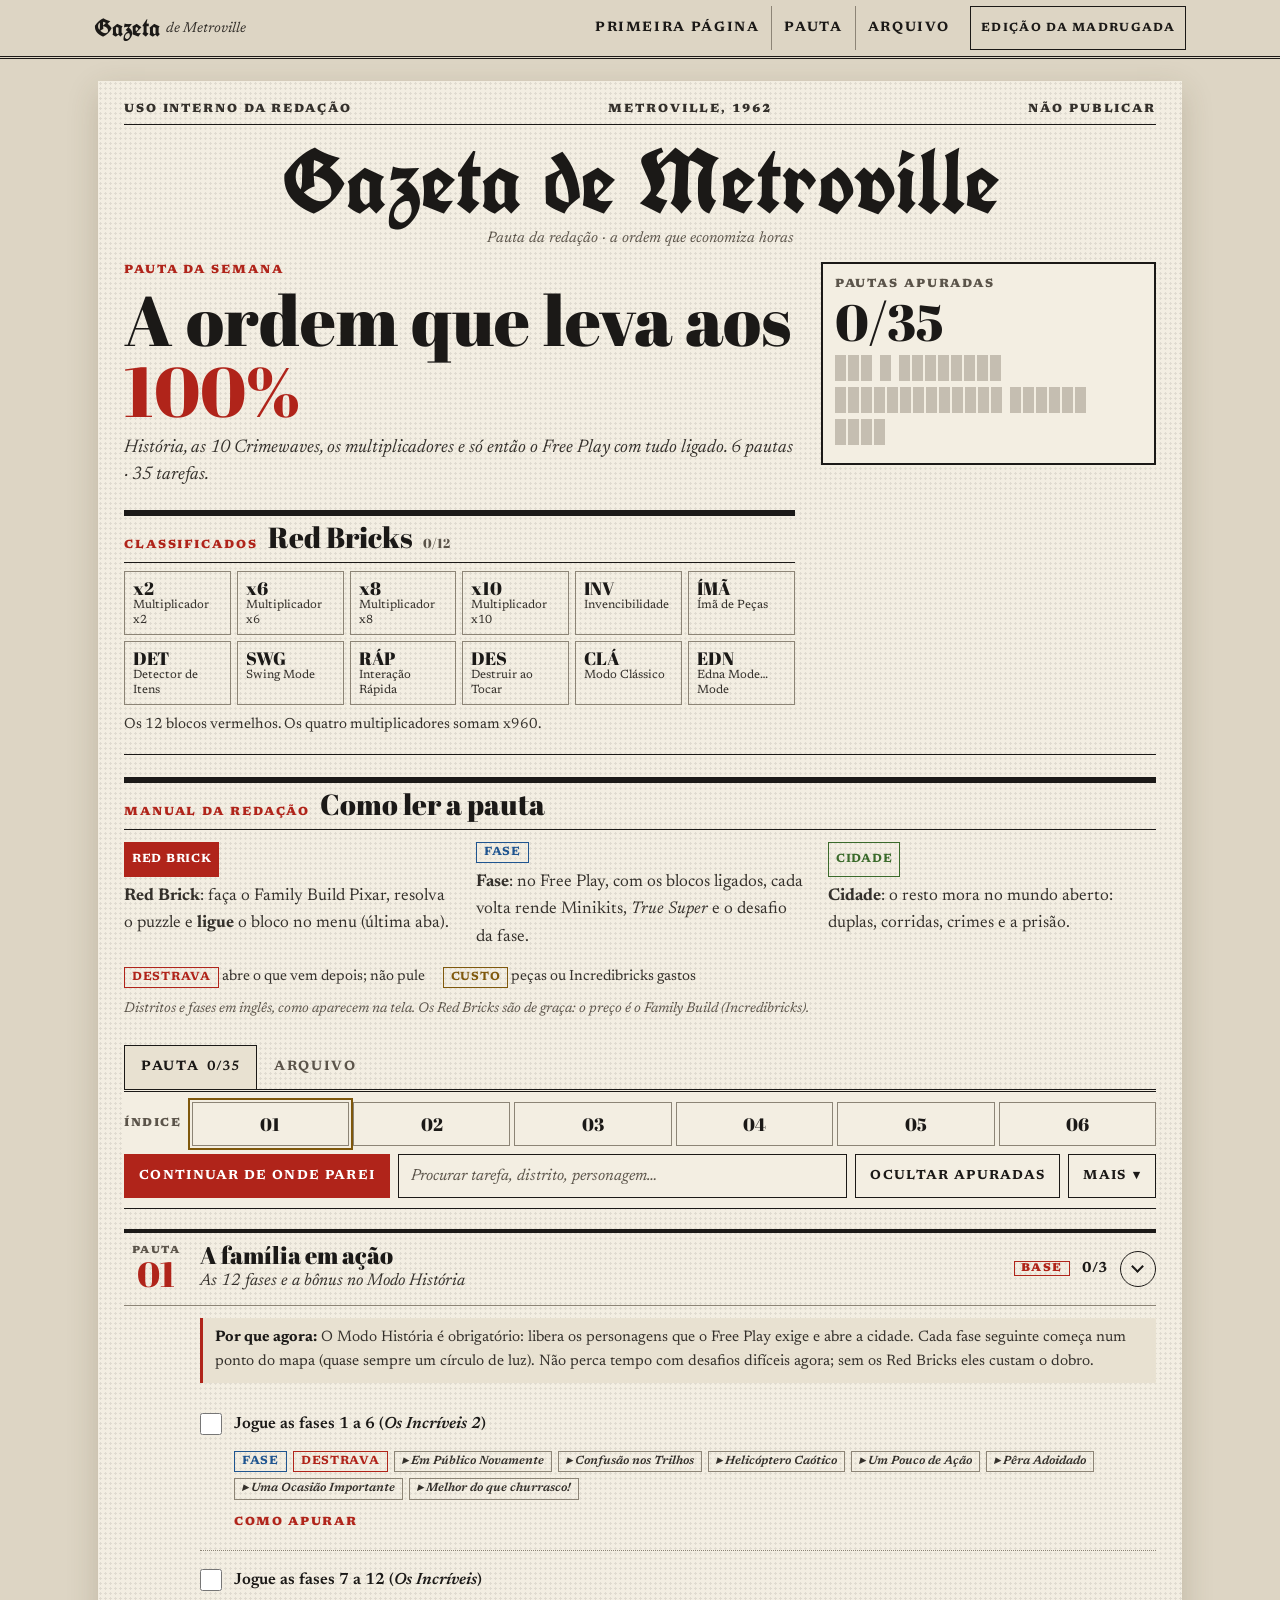
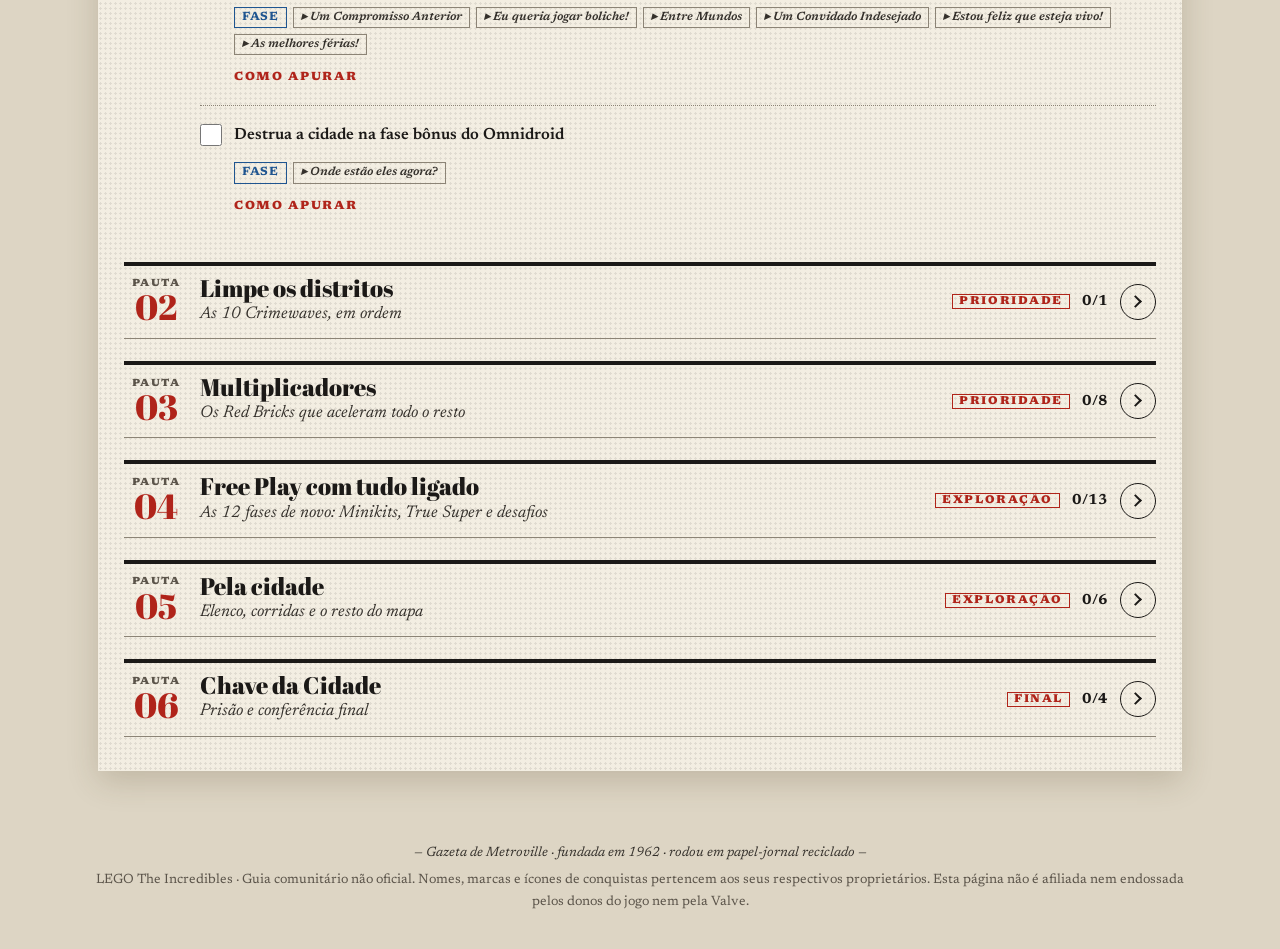
==== commit 2c61173a: "Switch the site theme to "Gazeta de Metroville" (concept 5) Replaces the Dossiê da Família theme wit" ====
--- a/rota.html
+++ b/rota.html
@@ -3,8 +3,8 @@
 <head>
 <meta charset="utf-8">
 <meta name="viewport" content="width=device-width, initial-scale=1, viewport-fit=cover">
-<meta name="theme-color" content="#1b1411">
-<title>LEGO The Incredibles — Ordem de missão para o 100%</title>
+<meta name="theme-color" content="#121416">
+<title>Pauta da redação — a ordem para o 100% de LEGO The Incredibles</title>
 <meta name="description" content="Rota de LEGO The Incredibles em 6 fases e 35 tarefas: história, as 10 Crimewaves, os 12 Red Bricks (multiplicadores x960) e o Free Play, com checklist e progresso salvo no navegador.">
 <link rel="canonical" href="https://ruysalles.github.io/LegoTheIncredibles/rota.html">
 <link rel="icon" href="favicon.svg" type="image/svg+xml">
@@ -15,63 +15,71 @@
 <meta property="og:title" content="LEGO The Incredibles — Rota para o 100%">
 <meta property="og:description" content="6 fases, 35 tarefas e os 12 Red Bricks na ordem que economiza horas, com checklist.">
 <meta property="og:url" content="https://ruysalles.github.io/LegoTheIncredibles/rota.html">
-<meta property="og:image" content="https://ruysalles.github.io/LegoTheIncredibles/og-image-3.jpg">
+<meta property="og:image" content="https://ruysalles.github.io/LegoTheIncredibles/og-image-5.jpg">
 <meta property="og:image:type" content="image/jpeg">
 <meta property="og:image:width" content="1200">
 <meta property="og:image:height" content="630">
 <meta property="og:image:alt" content="LEGO The Incredibles — Rota para o 100%">
 <meta name="twitter:card" content="summary_large_image">
 <meta name="twitter:title" content="LEGO The Incredibles — Rota para o 100%">
-<meta name="twitter:image" content="https://ruysalles.github.io/LegoTheIncredibles/og-image-3.jpg">
+<meta name="twitter:image" content="https://ruysalles.github.io/LegoTheIncredibles/og-image-5.jpg">
 
 <script src="assets/motor/theme-init.js"></script>
 <!-- TEMA: fontes, folhas de estilo e arte são do guia (assets/tema/). O motor.css é só o mínimo funcional. -->
 <link rel="preconnect" href="https://fonts.googleapis.com"><link rel="preconnect" href="https://fonts.gstatic.com" crossorigin>
-<link href="https://fonts.googleapis.com/css2?family=Courier+Prime:ital,wght@0,400;0,700;1,400&family=Libre+Franklin:ital,wght@0,400;0,600;0,800;1,400&family=Staatliches&display=swap" rel="stylesheet">
+<link href="https://fonts.googleapis.com/css2?family=Abril+Fatface&family=Newsreader:ital,opsz,wght@0,6..72,400;0,6..72,600;0,6..72,800;1,6..72,400&family=UnifrakturCook:wght@700&display=swap" rel="stylesheet">
 <link rel="stylesheet" href="assets/motor/motor.css">
 <link rel="stylesheet" href="assets/tema/tema.css">
 </head>
 <body data-pagina="rota">
 <a class="g-pular" href="#conteudo">Pular para o conteúdo</a>
-<header class="dz-topo" data-g="topo"></header>
-<main id="conteudo" class="dz-mesa">
+<header class="gz-topo" data-g="topo"></header>
+<main id="conteudo" class="gz-banca">
+<div class="gz-jornal">
 
- <section class="dz-capa" aria-labelledby="titulo">
-  <span class="dz-etq dz-tw">ORDEM DE MISSÃO · OPERAÇÃO CHAVE DA CIDADE</span>
-  <span class="dz-carimbo" aria-hidden="true">Ultrassecreto</span>
-  <span class="dz-lacre" aria-hidden="true">i</span>
-  <h1 id="titulo">A ordem que poupa <em>horas</em></h1>
-  <p class="dz-intro">O caminho mais curto até a Chave da Cidade: história, as 10 Crimewaves, os multiplicadores e só então o Free Play com tudo ligado. <span data-g="meta"></span>.</p>
-  <div class="dz-controle">
-   <header><span>Ficha de controle · tarefas cumpridas</span><b data-t="feitas">0/0</b></header>
-   <div class="dz-grade" data-t="controle"></div>
-   <p class="g-sr" data-g="progresso" aria-live="polite"></p>
-  </div>
-  <section class="dz-evidencias" data-g="sec-marcos" aria-labelledby="titulo-marcos">
-   <header><h2 id="titulo-marcos" data-g="titulo-marcos">Red Bricks</h2><span class="dz-tw">EVIDÊNCIAS RECOLHIDAS · <b data-g="marcos-contagem"></b></span></header>
-   <div data-g="marcos"></div>
-   <p class="dz-marco-detalhe" data-g="marco-detalhe" aria-live="polite"></p>
-  </section>
+ <section class="gz-cabecalho" aria-label="Cabeçalho">
+  <div class="gz-linha gz-versal"><span>Uso interno da redação</span><span>Metroville, 1962</span><span>Não publicar</span></div>
+  <p class="gz-nome">Gazeta de Metroville</p>
+  <p class="gz-lema">Pauta da redação · a ordem que economiza horas</p>
  </section>
 
- <section class="dz-memo" data-g="sec-como-ler" aria-labelledby="titulo-como-ler">
-  <h2 id="titulo-como-ler"><span class="dz-tw">INSTRUÇÕES ·</span> Como ler a ordem de missão</h2>
+ <section class="gz-capa" aria-labelledby="titulo">
+  <div>
+   <p class="gz-kicker gz-versal">Pauta da semana</p>
+   <h1 id="titulo">A ordem que leva aos <em>100%</em></h1>
+   <p class="gz-sutia">História, as 10 Crimewaves, os multiplicadores e só então o Free Play com tudo ligado. <span data-g="meta"></span>.</p>
+   <section class="gz-secao" data-g="sec-marcos" aria-labelledby="titulo-marcos">
+    <h2 id="titulo-marcos"><span class="gz-versal">Classificados</span> <span data-g="titulo-marcos">Red Bricks</span> <span class="gz-leve" data-g="marcos-contagem"></span></h2>
+    <div data-g="marcos"></div>
+    <p class="gz-marco-detalhe" data-g="marco-detalhe" aria-live="polite"></p>
+   </section>
+  </div>
+  <aside class="gz-quadro" aria-label="Pautas apuradas">
+   <small class="gz-versal">Pautas apuradas</small>
+   <b class="gz-quadro-num" data-t="feitas">0/35</b>
+   <div class="gz-tiragem" data-t="tiragem"></div>
+   <p class="g-sr" data-g="progresso" aria-live="polite"></p>
+  </aside>
+ </section>
+
+ <section class="gz-secao" data-g="sec-como-ler" aria-labelledby="titulo-como-ler">
+  <h2 id="titulo-como-ler"><span class="gz-versal">Manual da redação</span> Como ler a pauta</h2>
   <div data-g="como-ler"></div>
  </section>
 
- <nav class="dz-abas" data-g="abas" role="tablist" aria-label="Partes da missão"></nav>
+ <nav class="gz-abas" data-g="abas" role="tablist" aria-label="Partes da pauta"></nav>
 
- <section class="dz-painel" data-g="painel-rota" aria-label="Missão passo a passo">
-  <div class="dz-ferramentas" role="toolbar" aria-label="Ferramentas da missão">
-   <div class="dz-mapa-caixa" data-g="mapa" aria-label="Fases da missão"></div>
-   <button type="button" class="dz-btn dz-btn-forte" data-g="proxima">Continuar de onde parei</button>
-   <input class="dz-busca" type="search" data-g="busca" placeholder="Procurar tarefa, distrito, personagem…" aria-label="Procurar tarefa">
-   <button type="button" class="dz-btn" data-g="ocultar-feitas" aria-pressed="false">Ocultar cumpridas</button>
-   <details class="dz-mais" data-g="menu-mais">
+ <section class="gz-painel" data-g="painel-rota" aria-label="Pauta passo a passo">
+  <div class="gz-ferramentas" role="toolbar" aria-label="Ferramentas da pauta">
+   <div class="gz-mapa-caixa" data-g="mapa" aria-label="Índice das pautas"></div>
+   <button type="button" class="gz-btn gz-btn-forte" data-g="proxima">Continuar de onde parei</button>
+   <input class="gz-busca" type="search" data-g="busca" placeholder="Procurar tarefa, distrito, personagem…" aria-label="Procurar tarefa">
+   <button type="button" class="gz-btn" data-g="ocultar-feitas" aria-pressed="false">Ocultar apuradas</button>
+   <details class="gz-mais" data-g="menu-mais">
     <summary>Mais</summary>
-    <div class="dz-mais-lista">
-     <button type="button" data-g="expandir">Abrir todas as fases</button>
-     <button type="button" data-g="so-atual">Só a fase atual</button>
+    <div class="gz-mais-lista">
+     <button type="button" data-g="expandir">Abrir todas as pautas</button>
+     <button type="button" data-g="so-atual">Só a pauta atual</button>
      <button type="button" data-g="imprimir">Imprimir / PDF</button>
      <button type="button" data-g="exportar">Exportar progresso</button>
      <button type="button" data-g="importar">Importar progresso</button>
@@ -79,19 +87,21 @@
     </div>
    </details>
   </div>
-  <div class="dz-fases" data-g="etapas"></div>
-  <div class="dz-vazio" data-g="vazio" hidden>Nenhuma tarefa corresponde à busca ou ao filtro. <span data-g="vazio-dica"></span></div>
+  <div class="gz-pautas" data-g="etapas"></div>
+  <div class="gz-vazio" data-g="vazio" hidden>Nenhuma tarefa corresponde à busca ou ao filtro. <span data-g="vazio-dica"></span></div>
  </section>
 
- <section class="dz-painel" data-g="painel-ref" aria-label="Anexos" hidden>
-  <section class="dz-anexo" data-g="sec-marcos"><h2><span class="dz-tw">ANEXO A ·</span> Red Bricks: onde e em que fase</h2><div data-g="marcos-tabela"></div></section>
-  <section class="dz-anexo" data-g="sec-materiais"><h2>Materiais</h2><div data-g="mat-filtros" role="group" aria-label="Mostrar materiais de"></div><div data-g="mat-grade"></div><p data-g="mat-nota"></p></section>
-  <section class="dz-anexo" aria-labelledby="titulo-fontes">
-   <h2 id="titulo-fontes"><span class="dz-tw">ANEXO B ·</span> Informantes (<span data-g="total-fontes"></span>)</h2>
+ <section class="gz-painel" data-g="painel-ref" aria-label="Arquivo" hidden>
+  <section class="gz-anexo" data-g="sec-marcos"><h2><span class="gz-versal">Arquivo</span> Red Bricks: onde e em que pauta</h2><div data-g="marcos-tabela"></div></section>
+  <section class="gz-anexo" data-g="sec-materiais"><h2>Materiais</h2><div data-g="mat-filtros" role="group" aria-label="Mostrar materiais de"></div><div data-g="mat-grade"></div><p data-g="mat-nota"></p></section>
+  <section class="gz-anexo" aria-labelledby="titulo-fontes">
+   <h2 id="titulo-fontes"><span class="gz-versal">Expediente</span> Agências e correspondentes (<span data-g="total-fontes"></span>)</h2>
    <div data-g="fontes"></div>
-   <div class="dz-anexo-b" data-g="sec-confirmar"><h2><span class="dz-tw">ANEXO C ·</span> Pendências de verificação (<span data-g="total-confirmar"></span>)</h2><div data-g="confirmar"></div></div>
+   <div class="gz-anexo-b" data-g="sec-confirmar"><h2><span class="gz-versal">Em apuração</span> Pontos a confirmar (<span data-g="total-confirmar"></span>)</h2><div data-g="confirmar"></div></div>
   </section>
  </section>
+
+</div>
 </main>
 <footer data-g="rodape"></footer>
 <script type="module" src="assets/motor/rota.js"></script>
--- a/assets/tema/tema.css
+++ b/assets/tema/tema.css
@@ -1,357 +1,328 @@
-/* TEMA "O Dossiê da Família" — LEGO The Incredibles.
-   O arquivo do agente Rick Dicker sobre a família Pêra, nas cores do uniforme dos Incríveis.
-   Escuro "Noite em Municiberg" · Claro "Cartaz de Metroville". Direção de arte: docs/direcao-de-arte.md. */
+/* TEMA "Gazeta de Metroville" — LEGO The Incredibles.
+   O jornal da cidade em 1962 cobrindo a volta dos Supers: primeira página, cadernos, matérias em colunas, pauta da redação.
+   Escuro "Edição da madrugada" · Claro "Banca de jornal". Direção de arte: docs/direcao-de-arte.md. */
 
 /* ================================================================ tokens */
-:root,[data-theme="dark"]{ /* Noite em Municiberg */
-  --mesa:#1b1411;--pasta:#2a1f1a;--pasta-borda:#4d382b;--ficha:#33261f;--pauta:#45342a;
-  --texto:#f3e6cf;--suave:#dccdb3;--mudo:#b5a487;
-  --tinta:#d0381c;--tinta-fundo:#ee4a2f22;--tinta-txt:#ff7a62;--laranja:#f4973d;--azul:#4fb3aa;--verde:#8cc66f;--preto:#120d0b;
-  --grampo:#b5a487;--sombra:#0009;--foto:#f3e6cf;
+:root,[data-theme="dark"]{ /* Edição da madrugada */
+  --mesa:#121416;--papel:#1d2024;--papel2:#262a30;--fio:#4a505a;--fio-forte:#ece6d8;
+  --tinta:#ece6d8;--suave:#d2cbbb;--mudo:#a9a291;
+  --vermelho:#ff6a52;--vermelho-fundo:#c8321f;--mostarda:#e7b54d;--azul:#86b6e8;--verde:#9bcf7c;
+  --reticula:#ffffff12;--sombra:#0009;
   color-scheme:dark;
 }
-[data-theme="light"]{ /* Cartaz de Metroville */
-  --mesa:#e8d6b3;--pasta:#f4b46a;--pasta-borda:#c9772a;--ficha:#fbf3e2;--pauta:#ead9b9;
-  --texto:#21170f;--suave:#3d2f22;--mudo:#5e4c39;
-  --tinta:#c0301a;--tinta-fundo:#c0301a18;--tinta-txt:#962110;--laranja:#a8520a;--azul:#1d6c66;--verde:#3d6e2c;--preto:#21170f;
-  --grampo:#7b6a55;--sombra:#5a3a1a33;--foto:#fffdf7;
+[data-theme="light"]{ /* Banca de jornal */
+  --mesa:#ddd5c4;--papel:#f3eee2;--papel2:#e8e1d1;--fio:#8c8476;--fio-forte:#1b1917;
+  --tinta:#1b1917;--suave:#34302b;--mudo:#5b544a;
+  --vermelho:#b0241a;--vermelho-fundo:#b0241a;--mostarda:#7f580c;--azul:#1f5590;--verde:#3a6a2a;
+  --reticula:#00000014;--sombra:#4a3a2033;
   color-scheme:light;
 }
 :root{
-  --f-titulo:Staatliches,"Arial Narrow",sans-serif;
-  --f-tw:"Courier Prime","Courier New",monospace;
-  --f-texto:"Libre Franklin",system-ui,sans-serif;
-  --largura:1040px;
+  --f-gotica:UnifrakturCook,"Old English Text MT",serif;
+  --f-manchete:"Abril Fatface",Georgia,serif;
+  --f-texto:Newsreader,Georgia,"Times New Roman",serif;
+  --largura:1120px;
 }
 
 /* ================================================================ base */
 *,*::before,*::after{box-sizing:border-box}
-html{background:var(--mesa);scroll-padding-top:72px}
-body{margin:0;background:var(--mesa);color:var(--texto);font:16px/1.6 var(--f-texto);-webkit-text-size-adjust:100%;
-  background-image:radial-gradient(ellipse at 50% -10%,#ffffff0d,transparent 60%)}
-a{color:inherit;text-decoration-color:var(--tinta);text-decoration-thickness:2px;text-underline-offset:3px}
-a:hover{color:var(--tinta-txt)}
+html{background:var(--mesa);scroll-padding-top:64px}
+body{margin:0;background:var(--mesa);color:var(--tinta);font:17px/1.6 var(--f-texto);-webkit-text-size-adjust:100%}
+a{color:inherit;text-decoration-color:var(--vermelho);text-decoration-thickness:1.5px;text-underline-offset:3px}
+a:hover{color:var(--vermelho)}
 h1,h2,h3{margin:0;font-weight:400}
 p{margin:0}
 img{max-width:100%}
-button,input,summary,select{font:inherit;color:inherit}
-:focus-visible{outline:3px solid var(--laranja);outline-offset:3px}
-.dz-tw{font-family:var(--f-tw);font-weight:700;letter-spacing:.04em}
-.dz-leve{color:var(--mudo);font-size:.82rem}
-.dz-mesa{max-width:var(--largura);margin:0 auto;padding:22px 16px 40px}
-.g-pular{background:var(--tinta);color:#fff;padding:10px 16px}
-
-/* botões comuns */
-.dz-btn,.dz-filtros button,.dz-mais summary,.dz-mais-lista button,.dz-btn-menu,.dz-btn-tema{
-  display:inline-flex;align-items:center;justify-content:center;gap:8px;min-height:44px;padding:0 14px;cursor:pointer;
-  font:700 .88rem var(--f-tw);letter-spacing:.02em;background:var(--ficha);color:var(--suave);border:1px solid var(--pasta-borda);border-radius:2px;text-decoration:none}
-.dz-btn:hover,.dz-filtros button:hover,.dz-mais summary:hover{color:var(--texto);border-color:var(--texto)}
-.dz-btn-forte{background:var(--tinta);border-color:var(--tinta);color:#fff}
-.dz-btn-forte:hover{color:#fff;filter:brightness(1.08)}
-.dz-filtros button[aria-pressed="true"],[data-g="ocultar-feitas"][aria-pressed="true"],.dz-mais-lista button[aria-pressed="true"]{background:var(--texto);color:var(--mesa);border-color:var(--texto)}
-
-/* ================================================================ topo (casca) */
-.dz-topo{position:sticky;top:0;z-index:20;background:var(--mesa);border-bottom:1px solid var(--pasta-borda);box-shadow:0 6px 16px var(--sombra)}
-.dz-topo::after{content:"";display:block;height:6px;background:repeating-linear-gradient(90deg,var(--tinta) 0 40px,var(--laranja) 40px 60px,var(--preto) 60px 70px)}
-.dz-barra{max-width:var(--largura);margin:0 auto;padding:8px 16px;display:flex;align-items:center;gap:10px;flex-wrap:wrap}
-.dz-marca{display:inline-flex;align-items:center;gap:10px;text-decoration:none;font:400 1.35rem/1 var(--f-titulo);letter-spacing:.04em;margin-right:auto;min-height:44px}
-.dz-marca b{font-weight:400;color:var(--tinta-txt)}
-.dz-lacre-mini{width:30px;height:30px;border-radius:50%;background:var(--laranja);border:3px solid var(--preto);display:grid;place-items:center;font:400 1.1rem/1 var(--f-titulo);color:var(--preto)}
-.dz-nav{display:none;width:100%;flex-direction:column;gap:6px;padding:6px 0 4px}
-.dz-nav[data-aberto]{display:flex}
-.dz-nav a{display:flex;align-items:center;min-height:44px;padding:0 14px;font:400 1.15rem var(--f-titulo);letter-spacing:.06em;text-decoration:none;background:var(--pasta);border:1px solid var(--pasta-borda);border-top:3px solid var(--pasta-borda);border-radius:6px 6px 0 0}
-.dz-nav a[aria-current="page"]{border-top-color:var(--tinta);color:var(--texto)}
-.dz-btn-tema .dz-lampada{width:14px;height:14px;border-radius:50%;background:var(--laranja);box-shadow:0 0 10px var(--laranja)}
-[data-theme="light"] .dz-btn-tema .dz-lampada{background:var(--preto);box-shadow:none}
-.dz-tema-txt{display:none}
+button,input,summary{font:inherit;color:inherit}
+:focus-visible{outline:3px solid var(--mostarda);outline-offset:3px}
+.g-pular{background:var(--vermelho-fundo);color:#fff;padding:10px 16px}
+.gz-banca{max-width:var(--largura);margin:0 auto;padding:14px 10px 40px}
+.gz-jornal{background-color:var(--papel);padding:14px 14px 28px;box-shadow:0 10px 30px var(--sombra);
+  background-image:radial-gradient(var(--reticula) 1px,transparent 1.3px);background-size:5px 5px}
+.gz-versal{font:800 .74rem/1.4 var(--f-texto);letter-spacing:.16em;text-transform:uppercase}
+
+/* botões comuns: caixas de texto finas, como etiquetas do jornal */
+.gz-btn,.gz-filtros button,.gz-mais summary,.gz-mais-lista button{
+  display:inline-flex;align-items:center;justify-content:center;gap:6px;min-height:44px;padding:0 14px;cursor:pointer;
+  font:700 .82rem/1.2 var(--f-texto);letter-spacing:.1em;text-transform:uppercase;background:transparent;color:var(--tinta);border:1px solid var(--fio-forte);border-radius:0;text-decoration:none}
+.gz-btn:hover,.gz-filtros button:hover,.gz-mais summary:hover{background:var(--papel2);color:var(--tinta)}
+.gz-btn-forte{background:var(--vermelho-fundo);border-color:var(--vermelho-fundo);color:#fff}
+.gz-btn-forte:hover{background:var(--vermelho-fundo);color:#fff;filter:brightness(1.08)}
+.gz-filtros button[aria-pressed="true"],[data-g="ocultar-feitas"][aria-pressed="true"],.gz-mais-lista button[aria-pressed="true"]{background:var(--tinta);color:var(--papel)}
+
+/* ================================================================ topo (casca): a orelha do jornal */
+.gz-topo{position:sticky;top:0;z-index:20;background:var(--mesa);border-bottom:3px double var(--fio-forte)}
+.gz-barra{max-width:var(--largura);margin:0 auto;padding:6px 14px;display:flex;align-items:center;gap:8px;flex-wrap:wrap}
+.gz-marca{display:inline-flex;align-items:baseline;gap:6px;min-height:44px;align-items:center;margin-right:auto;text-decoration:none}
+.gz-gotica{font:700 1.55rem/1 var(--f-gotica)}
+.gz-marca-sub{font:italic .9rem var(--f-texto);color:var(--suave)}
+.gz-nav{display:none;width:100%;flex-direction:column;gap:4px;padding:4px 0 6px}
+.gz-nav[data-aberto]{display:flex}
+.gz-nav a{display:flex;align-items:center;min-height:44px;padding:0 12px;font:700 .85rem var(--f-texto);letter-spacing:.12em;text-transform:uppercase;text-decoration:none;border-top:1px solid var(--fio)}
+.gz-nav a[aria-current="page"]{color:var(--vermelho)}
+.gz-btn-menu,.gz-btn-tema{padding:0 10px}
+.gz-edicao-noite{display:none}
+[data-theme="light"] .gz-edicao-dia{display:none}
+[data-theme="light"] .gz-edicao-noite{display:inline}
+[data-theme="dark"] .gz-edicao-dia{display:inline}
+.gz-edicao-dia,.gz-edicao-noite{font-size:.74rem}
+@media (max-width:420px){.gz-marca-sub{display:none}}
+@media (max-width:759px){.gz-so-largo{display:none}}
 @media (min-width:760px){
-  .dz-btn-menu{display:none}
-  .dz-nav{display:flex;width:auto;flex-direction:row;padding:0}
-  .dz-nav a{min-height:40px;font-size:1.05rem}
-  .dz-tema-txt{display:inline}
-}
-
-/* ================================================================ capa da pasta */
-.dz-capa{position:relative;margin-top:18px;background:var(--pasta);border:1px solid var(--pasta-borda);border-radius:4px 14px 4px 4px;padding:18px 14px 30px;box-shadow:0 8px 24px var(--sombra)}
-.dz-capa::before{content:"";position:absolute;top:-14px;left:22px;width:150px;height:16px;background:var(--pasta);border:1px solid var(--pasta-borda);border-bottom:0;border-radius:8px 8px 0 0}
-.dz-capa::after{content:"";position:absolute;left:0;right:0;bottom:0;height:10px;border-radius:0 0 4px 4px;background:repeating-linear-gradient(90deg,var(--tinta) 0 40px,var(--laranja) 40px 60px,var(--preto) 60px 70px)}
-.dz-etq{display:inline-block;max-width:calc(100% - 56px);background:var(--ficha);border:1px solid var(--pasta-borda);padding:4px 10px;font-size:.74rem}
-.dz-carimbo{display:inline-block;margin:12px 0 0;transform:rotate(-6deg);border:3px solid var(--tinta);color:var(--tinta-txt);font:400 1.1rem/1 var(--f-titulo);letter-spacing:.12em;padding:6px 10px;border-radius:4px;opacity:.9}
-.dz-lacre{position:absolute;top:12px;right:12px;width:46px;height:46px;border-radius:50%;background:var(--laranja);border:4px solid var(--preto);display:grid;place-items:center;font:400 1.8rem/1 var(--f-titulo);color:var(--preto);box-shadow:0 4px 10px var(--sombra)}
-.dz-capa h1{font:400 clamp(2.1rem,8.4vw,3.7rem)/1 var(--f-titulo);letter-spacing:.02em;margin:12px 0 8px}
-.dz-capa h1 em{font-style:normal;color:var(--tinta-txt)}
-.dz-intro{color:var(--suave);max-width:640px;margin-bottom:14px}
-.dz-campos{display:grid;grid-template-columns:1fr 1fr;border:1px solid var(--pasta-borda);background:var(--ficha)}
-.dz-campos div{padding:7px 10px;border-right:1px solid var(--pasta-borda);border-bottom:1px solid var(--pasta-borda);min-width:0}
-.dz-campos div:nth-child(2n){border-right:0}
-.dz-campos small{display:block;font-size:.66rem;letter-spacing:.14em;text-transform:uppercase;color:var(--mudo)}
-.dz-campos b{font:700 1rem var(--f-tw)}
-.dz-campo-forte b{color:var(--tinta-txt)}
-.dz-parecer{margin-top:10px;background:var(--ficha);border:1px solid var(--pasta-borda);padding:10px 12px;color:var(--suave)}
-.dz-parecer b,.dz-nota b,.dz-dica b,.dz-ref b,.dz-prazo b,.dz-informantes b{font:700 .74rem var(--f-tw);letter-spacing:.1em;color:var(--tinta-txt)}
-.dz-controle{margin-top:12px;background:var(--ficha);border:1px solid var(--pasta-borda);padding:10px 12px}
-.dz-controle header{display:flex;justify-content:space-between;align-items:baseline;gap:10px;font-size:.72rem;letter-spacing:.12em;text-transform:uppercase;color:var(--mudo)}
-.dz-controle header b{color:var(--texto);font:700 1rem var(--f-tw);letter-spacing:0;text-transform:none;white-space:nowrap}
-.dz-grade{display:flex;flex-wrap:wrap;gap:8px 10px;margin-top:8px}
-.dz-grupo{display:flex;flex-wrap:wrap;gap:4px}
-.dz-grade a{display:block;width:20px;height:20px;border:1px solid var(--pauta);border-radius:2px;background:transparent;transition:background .2s,border-color .2s}
-.dz-grade a:hover{border-color:var(--texto)}
-.dz-grade a[data-on]{background:var(--tinta);border-color:var(--tinta)}
-.dz-grupo:nth-child(2n) a[data-on]{background:var(--laranja);border-color:var(--laranja)}
-.dz-raridades{display:flex;flex-wrap:wrap;gap:6px 14px;margin-top:8px;font:700 .78rem var(--f-tw);color:var(--mudo)}
-.dz-raridades b{color:var(--suave)}
-.dz-raridades:empty{display:none}
-.dz-capa-pe{display:flex;flex-wrap:wrap;align-items:center;gap:10px 16px;margin-top:14px}
+  .gz-btn-menu{display:none}
+  .gz-nav{display:flex;width:auto;flex-direction:row;gap:0;padding:0}
+  .gz-nav a{border-top:0;border-left:1px solid var(--fio)}
+  .gz-nav a:first-child{border-left:0}
+}
+
+/* ================================================================ cabeçalho do jornal */
+.gz-cabecalho{text-align:center}
+.gz-linha{display:flex;justify-content:space-between;gap:6px 12px;flex-wrap:wrap;border-bottom:1px solid var(--fio-forte);padding-bottom:6px;color:var(--suave)}
+.gz-nome{font:700 clamp(2.5rem,10vw,5.6rem)/1.05 var(--f-gotica);margin:10px 0 0}
+.gz-lema{font:italic .95rem var(--f-texto);color:var(--mudo);margin:2px 0 8px}
+.gz-faixa{display:flex;justify-content:space-between;gap:4px 12px;flex-wrap:wrap;border-top:3px double var(--fio-forte);border-bottom:3px double var(--fio-forte);padding:5px 0;text-align:left}
+.gz-faixa b{color:var(--vermelho);font-weight:800}
+
+/* ================================================================ capa: manchete + tiragem */
+.gz-capa{display:grid;gap:18px;margin-top:16px;padding-bottom:18px;border-bottom:1px solid var(--fio-forte)}
+.gz-kicker{color:var(--vermelho)}
+.gz-capa h1{font:400 clamp(2.1rem,8vw,4.4rem)/1 var(--f-manchete);margin:6px 0 10px}
+.gz-capa h1 em{font-style:normal;color:var(--vermelho)}
+.gz-sutia{font:italic 1.15rem/1.45 var(--f-texto);color:var(--suave);margin-bottom:10px}
+.gz-texto-capa{margin-bottom:12px}
+.gz-texto-capa::first-letter{font:400 3.1em/.8 var(--f-manchete);float:left;margin:6px 8px 0 0;color:var(--vermelho)}
+.gz-capa-pe{display:flex;flex-wrap:wrap;align-items:center;gap:10px 16px}
+.gz-leve{color:var(--mudo);font-size:.84rem}
+.gz-quadro{border:2px solid var(--fio-forte);padding:12px;align-self:start;background:var(--papel)}
+.gz-quadro>small{display:block;color:var(--mudo)}
+.gz-quadro-num{display:block;font:400 3.2rem/1 var(--f-manchete);margin:4px 0}
+.gz-tiragem{display:flex;flex-wrap:wrap;gap:6px 8px;margin:8px 0 6px}
+.gz-tiragem-grupo{display:flex;gap:2px}
+.gz-tiragem a{display:block;width:11px;height:26px;background:var(--fio);opacity:.45;transition:background .2s,opacity .2s}
+.gz-tiragem a:hover{opacity:1}
+.gz-tiragem a[data-on]{background:var(--vermelho);opacity:1}
+.gz-raridades{display:flex;flex-wrap:wrap;gap:2px 12px;font-size:.85rem;color:var(--mudo)}
+.gz-raridades b{color:var(--suave);font-weight:600}
+.gz-raridades:empty{display:none}
+.gz-ficha{display:grid;grid-template-columns:auto minmax(0,1fr);gap:3px 12px;margin:10px 0 0;padding-top:10px;border-top:1px solid var(--fio);font-size:.92rem}
+.gz-ficha dt{color:var(--mudo)}
+.gz-ficha dd{margin:0;font-weight:600}
+.gz-resumo{margin-top:10px;padding-top:10px;border-top:1px solid var(--fio);font-size:.95rem;color:var(--suave)}
+@media (min-width:860px){.gz-capa{grid-template-columns:minmax(0,2fr) minmax(0,1fr);gap:26px}}
+
+/* ================================================================ editorial (roteiro) */
+.gz-secao{margin-top:22px}
+.gz-secao>h2,.gz-anexo>h2,.gz-anexo-b>h2{display:flex;align-items:baseline;gap:10px;flex-wrap:wrap;border-top:6px solid var(--fio-forte);border-bottom:1px solid var(--fio-forte);padding:6px 0 8px;font:400 1.8rem/1.05 var(--f-manchete)}
+.gz-secao>h2 .gz-versal,.gz-anexo h2 .gz-versal{color:var(--vermelho)}
+.gz-editorial{list-style:none;margin:12px 0 0;padding:0;columns:1;column-gap:28px;column-rule:1px solid var(--fio)}
+.gz-editorial li{break-inside:avoid;display:grid;grid-template-columns:40px minmax(0,1fr);gap:10px;padding-bottom:14px}
+.gz-editorial-n{font:400 2.4rem/1 var(--f-manchete);color:var(--vermelho);text-align:center}
+.gz-editorial h3{font:800 1.02rem/1.25 var(--f-texto);margin-bottom:2px}
+.gz-editorial p{color:var(--suave)}
+@media (min-width:700px){.gz-editorial{columns:2}}
+@media (min-width:1000px){.gz-editorial{columns:3}}
+
+/* ================================================================ ferramentas */
+.gz-ferramentas{display:flex;flex-wrap:wrap;gap:8px;align-items:center;margin-top:22px;padding:10px 0;border-top:1px solid var(--fio-forte);border-bottom:1px solid var(--fio-forte)}
+.gz-filtros{display:flex;width:100%}
+.gz-filtros button{flex:1 1 auto;padding:0 8px;margin-left:-1px}
+.gz-filtros button:first-child{margin-left:0}
+.gz-busca{flex:1 1 200px;min-width:0;min-height:44px;padding:0 12px;background:var(--papel);border:1px solid var(--fio-forte);border-radius:0;font:italic 1rem var(--f-texto);color:var(--tinta)}
+.gz-busca::placeholder{color:var(--mudo)}
+.gz-mais{position:relative}
+.gz-mais summary{list-style:none}
+.gz-mais summary::-webkit-details-marker{display:none}
+.gz-mais summary::after{content:"▾"}
+.gz-mais-lista{position:absolute;right:0;top:calc(100% + 6px);z-index:30;display:grid;gap:6px;min-width:230px;padding:10px;background:var(--papel);border:2px solid var(--fio-forte);box-shadow:0 10px 24px var(--sombra)}
+.gz-mais-lista button{justify-content:flex-start}
+@media (min-width:760px){
+  .gz-ferramentas{position:sticky;top:57px;z-index:10;background:var(--papel)}
+  .gz-filtros{width:auto}.gz-filtros button{flex:0 0 auto;padding:0 14px}
+}
+.gz-vazio{margin:24px 0;padding:18px;border:1px dashed var(--fio-forte);text-align:center;font-style:italic;color:var(--suave)}
+
+/* ================================================================ caderno = capítulo */
+.gz-cadernos{display:grid;gap:30px;margin-top:24px}
+.gz-caderno-cab{display:grid;grid-template-columns:minmax(0,1fr) auto;gap:2px 12px;align-items:center;border-top:6px solid var(--fio-forte);border-bottom:1px solid var(--fio-forte);padding:8px 0 10px;cursor:pointer}
+.gz-caderno-n{grid-column:1;justify-self:start;background:var(--vermelho-fundo);color:#fff;font:800 .74rem var(--f-texto);letter-spacing:.16em;text-transform:uppercase;padding:3px 8px}
+.gz-caderno-cab h2{grid-column:1;font:400 clamp(1.7rem,6vw,2.4rem)/1.02 var(--f-manchete);margin-top:4px}
+.gz-caderno-cab p{grid-column:1;font-style:italic;color:var(--suave)}
+.gz-caderno-cont{grid-column:1;font-size:.88rem;color:var(--mudo)}
+.gz-caderno-cont b{color:var(--tinta)}
+.gz-seta{grid-column:2;grid-row:1 / span 4;width:36px;height:36px;border:1px solid var(--fio-forte);border-radius:50%;position:relative}
+.gz-seta::after{content:"";position:absolute;left:12px;top:10px;width:9px;height:9px;border-right:2px solid var(--tinta);border-bottom:2px solid var(--tinta);transform:rotate(45deg);transition:transform .2s}
+[data-recolhido] .gz-seta::after{transform:rotate(-45deg);left:10px;top:12px}
+.gz-caderno[data-completo] .gz-caderno-n::after{content:" · fechado";}
+.gz-nota{margin:12px 0 0;padding:8px 12px;border-left:3px solid var(--vermelho);background:var(--papel2);font-size:.95rem;color:var(--suave)}
+.gz-nota b{color:var(--tinta)}
+
+/* matérias em colunas de jornal, com fio entre elas */
+.gz-colunas{columns:1;column-gap:30px;column-rule:1px solid var(--fio);margin-top:12px}
+@media (min-width:700px){.gz-colunas{columns:2}}
+@media (min-width:1040px){.gz-colunas{columns:3}}
+
+/* ================================================================ matéria = conquista */
+.gz-materia{position:relative;break-inside:avoid;padding:6px 0 18px;margin-bottom:16px;border-bottom:1px solid var(--fio)}
+.gz-chapeu{font:800 .72rem/1.3 var(--f-texto);letter-spacing:.14em;text-transform:uppercase;color:var(--vermelho)}
+[data-raridade="common"] .gz-chapeu,[data-raridade="uncommon"] .gz-chapeu{color:var(--mostarda)}
+.gz-titulo{font:400 1.5rem/1.06 var(--f-manchete);margin:4px 0 8px}
+.gz-foto{position:relative;float:right;width:104px;margin:4px 0 8px 14px;border:1px solid var(--fio-forte);background:var(--mesa);overflow:hidden}
+.gz-foto img{display:block;width:100%;height:auto;aspect-ratio:1;object-fit:cover;filter:grayscale(1) contrast(1.25)}
+.gz-foto::after{content:"";position:absolute;inset:0 0 22px;background:radial-gradient(#000 .9px,transparent 1.3px) 0 0/4px 4px;mix-blend-mode:screen;opacity:.35;transition:opacity .6s;pointer-events:none}
+.gz-foto figcaption{font:italic .68rem var(--f-texto);color:var(--mudo);padding:1px 5px;border-top:1px solid var(--fio)}
+.gz-linha-fina{font:italic 1rem/1.45 var(--f-texto);color:var(--suave);margin-bottom:8px}
+.gz-prazo{color:var(--vermelho);font-weight:600;margin-bottom:6px}
+.gz-corpo{hyphens:auto;-webkit-hyphens:auto}
+.gz-corpo::first-letter{font:400 2.7em/.8 var(--f-manchete);float:left;margin:6px 6px 0 0;color:var(--vermelho)}
+.gz-ref{margin-top:6px;font-size:.92rem}
+.gz-ref b{font-weight:800;font-size:.78rem;letter-spacing:.1em;text-transform:uppercase;color:var(--mudo)}
+.gz-pe{clear:both;display:flex;flex-wrap:wrap;gap:4px 12px;align-items:center;margin-top:10px;font-size:.84rem;color:var(--mudo)}
+.gz-publicar{margin-left:auto;display:inline-flex;align-items:center;gap:8px;min-height:44px;padding:0 12px;border:1px solid var(--fio-forte);font:800 .76rem var(--f-texto);letter-spacing:.14em;text-transform:uppercase;color:var(--tinta);cursor:pointer}
+.gz-publicar input{width:20px;height:20px;margin:0;accent-color:var(--vermelho-fundo)}
+.gz-pub-b{display:none}
+[data-feita] .gz-pub-a{display:none}
+[data-feita] .gz-pub-b{display:inline}
+[data-feita] .gz-publicar{background:var(--vermelho-fundo);border-color:var(--vermelho-fundo);color:#fff}
+.gz-agencias{margin-top:8px;font-size:.8rem;color:var(--mudo)}
+/* Assinatura: EXTRA! — a faixa vermelha desce no topo da matéria e a foto sai da retícula para a cor */
+.gz-extra{height:0;overflow:hidden;background:var(--vermelho-fundo);color:#fff;font:400 1rem/28px var(--f-manchete);letter-spacing:.14em;text-transform:uppercase;text-align:center;white-space:nowrap}
+.gz-anima .gz-extra{transition:height .28s cubic-bezier(.3,1.5,.6,1),margin .28s}
+[data-feita] .gz-extra{height:28px;margin-bottom:8px}
+[data-feita] .gz-foto img{filter:none}
+[data-feita] .gz-foto::after{opacity:0}
+/* A primeira matéria de cada caderno é a principal: atravessa as colunas, com foto ao lado */
 @media (min-width:700px){
-  .dz-capa{padding:24px 24px 34px}
-  .dz-capa::before{width:180px;left:28px}
-  .dz-campos{grid-template-columns:repeat(4,minmax(0,1fr))}
-  .dz-campos div:nth-child(2n){border-right:1px solid var(--pasta-borda)}
-  .dz-campos div:nth-child(4n),.dz-campos div:last-child{border-right:0}
-  .dz-carimbo{position:absolute;right:96px;top:20px;margin:0;font-size:1.25rem}
-  .dz-lacre{top:16px;right:22px;width:62px;height:62px;border-width:6px;font-size:2.5rem}
-  .dz-etq{font-size:.8rem;max-width:calc(100% - 280px)}
-}
-
-/* ================================================================ memorando (roteiro / como ler) */
-.dz-memo{margin-top:28px;background:var(--ficha);border:1px solid var(--pasta-borda);border-top:4px solid var(--tinta);padding:16px 14px;box-shadow:0 4px 12px var(--sombra)}
-.dz-memo>h2,.dz-anexo>h2,.dz-anexo-b>h2{font:400 1.5rem/1.1 var(--f-titulo);letter-spacing:.03em;margin-bottom:12px}
-.dz-memo>h2 .dz-tw,.dz-anexo h2 .dz-tw{font-size:.85rem;color:var(--tinta-txt);margin-right:4px}
-.dz-plano{list-style:none;margin:0;padding:0;display:grid;gap:12px;counter-reset:p}
-.dz-plano li{display:grid;grid-template-columns:44px minmax(0,1fr);gap:12px;align-items:start;border-bottom:1px dashed var(--pauta);padding-bottom:12px}
-.dz-plano li:last-child{border-bottom:0;padding-bottom:0}
-.dz-plano-n{display:grid;place-items:center;width:44px;height:44px;border-radius:50%;background:var(--tinta);color:#fff;font:400 1.4rem var(--f-titulo)}
-.dz-plano li:nth-child(2n) .dz-plano-n{background:var(--laranja);color:var(--preto)}
-[data-theme="light"] .dz-plano li:nth-child(2n) .dz-plano-n{color:#fff}
-.dz-plano h3{font:700 1rem var(--f-tw);text-transform:uppercase;margin-bottom:2px}
-.dz-plano p{color:var(--suave)}
-.dz-plano-links{display:flex;flex-wrap:wrap;gap:4px 16px;margin-top:4px;font:700 .82rem var(--f-tw)}
-.dz-plano-links a{display:inline-flex;align-items:center;min-height:32px}
-@media (min-width:700px){.dz-memo{padding:20px 22px}.dz-plano{grid-template-columns:1fr 1fr;gap:16px 28px}.dz-plano li:nth-last-child(2):nth-child(odd){border-bottom:0}}
-
-/* ================================================================ ferramentas */
-.dz-ferramentas{position:sticky;top:61px;z-index:10;display:flex;flex-wrap:wrap;gap:8px;align-items:center;margin:26px -16px 0;padding:10px 16px;background:var(--mesa);border-bottom:1px solid var(--pasta-borda)}
-.dz-filtros{display:flex;flex-wrap:wrap;gap:6px;width:100%}
-.dz-filtros button{flex:1 1 auto;padding:0 10px}
-.dz-busca{flex:1 1 200px;min-width:0;min-height:44px;padding:0 12px;background:var(--ficha);border:1px solid var(--pasta-borda);border-radius:2px;font:400 .95rem var(--f-tw)}
-.dz-busca::placeholder{color:var(--mudo)}
-.dz-mais{position:relative}
-.dz-mais summary{list-style:none}
-.dz-mais summary::-webkit-details-marker{display:none}
-.dz-mais summary::after{content:"▾"}
-.dz-mais-lista{position:absolute;right:0;top:calc(100% + 6px);z-index:30;display:grid;gap:6px;min-width:220px;padding:10px;background:var(--pasta);border:1px solid var(--pasta-borda);box-shadow:0 10px 24px var(--sombra)}
-.dz-mais-lista button{justify-content:flex-start}
-@media (min-width:760px){.dz-ferramentas{top:63px;margin:26px 0 0;padding:10px 0}.dz-filtros{width:auto}.dz-filtros button{flex:0 0 auto}}
-.dz-vazio{margin:24px 0;padding:18px;border:2px dashed var(--pasta-borda);text-align:center;font:700 .95rem var(--f-tw);color:var(--suave)}
-
-/* ================================================================ pasta = capítulo */
-.dz-pastas{display:grid;gap:44px;margin-top:44px}
-.dz-pasta{position:relative;background:var(--pasta);border:1px solid var(--pasta-borda);border-radius:0 10px 6px 6px;box-shadow:0 6px 18px var(--sombra)}
-.dz-pasta-cab{position:relative;display:grid;grid-template-columns:minmax(0,1fr) auto;gap:4px 12px;align-items:end;padding:14px 14px 12px;cursor:pointer}
-.dz-aba{position:absolute;top:-30px;left:-1px;background:var(--pasta);border:1px solid var(--pasta-borda);border-bottom:0;border-top:4px solid var(--tinta);border-radius:8px 8px 0 0;padding:3px 16px 2px;font:400 1.05rem/1.3 var(--f-titulo);letter-spacing:.08em}
-.dz-pasta:nth-child(2n) .dz-aba{border-top-color:var(--laranja)}
-.dz-pasta-cab h2{font:400 clamp(1.5rem,6vw,2rem)/1 var(--f-titulo);letter-spacing:.02em}
-.dz-pasta-cab p{color:var(--suave);margin-top:2px}
-.dz-cont{grid-column:1;font-size:.8rem;color:var(--mudo)}
-.dz-cont b{font:700 .95rem var(--f-tw);color:var(--texto)}
-.dz-seta{grid-row:1 / span 2;grid-column:2;align-self:center;width:34px;height:34px;border:1px solid var(--pasta-borda);border-radius:50%;background:var(--ficha);position:relative}
-.dz-seta::after{content:"";position:absolute;left:11px;top:9px;width:9px;height:9px;border-right:2px solid var(--texto);border-bottom:2px solid var(--texto);transform:rotate(45deg);transition:transform .2s}
-[data-recolhido]>header .dz-seta::after,[data-recolhido] .dz-seta::after{transform:rotate(-45deg);left:9px;top:11px}
-.dz-pasta[data-completo] .dz-aba::after{content:"✓";margin-left:8px;color:var(--tinta-txt)}
-.dz-pasta-corpo{padding:0 10px 14px}
-.dz-nota{margin:0 4px 12px;color:var(--suave);font-size:.92rem;border-left:3px solid var(--tinta);padding-left:10px}
-.dz-fichas{display:grid;gap:14px}
-@media (min-width:700px){.dz-pasta-cab{padding:16px 18px 14px}.dz-pasta-corpo{padding:0 16px 18px}}
-
-/* ================================================================ ficha = conquista */
-.dz-ficha{position:relative;display:grid;grid-template-columns:52px minmax(0,1fr);gap:10px;background-color:var(--ficha);padding:14px 12px 12px;border-radius:2px;box-shadow:0 3px 10px var(--sombra);
-  background-image:repeating-linear-gradient(to bottom,transparent 0 27px,var(--pauta) 27px 28px);background-position:0 44px}
-.dz-ficha::before{content:"";position:absolute;left:0;right:0;top:42px;border-top:2px solid var(--tinta);opacity:.55}
-.dz-foto{position:relative;align-self:start;background:var(--foto);padding:3px 3px 10px;transform:rotate(-3deg);box-shadow:0 2px 6px var(--sombra)}
-.dz-foto img{display:block;width:100%;height:auto;aspect-ratio:1;filter:grayscale(1) contrast(1.1)}
-.dz-foto::after{content:"";position:absolute;top:-8px;left:16px;width:10px;height:26px;border:2px solid var(--grampo);border-radius:6px}
-.dz-ficha[data-feita] .dz-foto img{filter:none}
-.dz-ficha-corpo{min-width:0}
-.dz-nome{font:700 1.02rem/1.2 var(--f-tw);text-transform:uppercase;margin:0 0 14px;padding-right:4px;min-height:26px}
-.dz-desc{font:italic .93rem/28px var(--f-tw);color:var(--suave)}
-.dz-dica,.dz-prazo,.dz-ref{line-height:28px}
-.dz-prazo{color:var(--tinta-txt)}
-.dz-ref{font-size:.92rem}
-.dz-ficha-pe{display:flex;flex-wrap:wrap;gap:6px;align-items:center;margin-top:10px}
-.dz-chip{display:inline-flex;align-items:center;gap:4px;font:700 .76rem/1.3 var(--f-tw);border:1px solid var(--pasta-borda);padding:3px 8px;background:var(--ficha);text-decoration:none}
-.dz-rar{color:var(--mudo)}
-[data-raridade="epic"] .dz-rar{color:var(--tinta-txt);border-color:var(--tinta)}
-[data-raridade="rare"] .dz-rar{color:var(--laranja);border-color:var(--laranja)}
-[data-raridade="uncommon"] .dz-rar{color:var(--azul);border-color:var(--azul)}
-.dz-enc{margin-left:auto;display:inline-flex;align-items:center;gap:8px;min-height:44px;padding:0 12px;font:700 .85rem var(--f-tw);cursor:pointer;border:1px dashed var(--pasta-borda);background:var(--ficha)}
-.dz-enc input{width:20px;height:20px;margin:0;accent-color:var(--tinta)}
-.dz-enc-b{display:none}
-[data-feita] .dz-enc{border-style:solid;border-color:var(--tinta)}
-[data-feita] .dz-enc-a{display:none}
-[data-feita] .dz-enc-b{display:inline;color:var(--tinta-txt)}
-.dz-informantes{margin-top:8px;font-size:.8rem;color:var(--mudo);line-height:1.5}
-/* Assinatura: o carimbo CASO ENCERRADO desce sobre a ficha */
-.dz-selo{position:absolute;right:10px;bottom:62px;pointer-events:none;border:4px double var(--tinta);color:var(--tinta-txt);background:var(--tinta-fundo);font:400 1.15rem/1 var(--f-titulo);letter-spacing:.1em;padding:7px 10px;border-radius:6px;transform:rotate(-12deg) scale(1);opacity:0;visibility:hidden}
-[data-feita]>.dz-selo{opacity:.92;visibility:visible}
-.dz-anima .dz-selo{transition:transform .22s cubic-bezier(.3,1.6,.6,1),opacity .12s,visibility 0s .22s}
-.dz-anima :not([data-feita])>.dz-selo{transform:rotate(-12deg) scale(2.4)}
-.dz-anima [data-feita]>.dz-selo{transition:transform .22s cubic-bezier(.3,1.6,.6,1),opacity .12s,visibility 0s}
+  .gz-colunas>.gz-materia:first-child{column-span:all;display:grid;grid-template-columns:minmax(0,1fr) 200px;column-gap:26px;align-content:start}
+  .gz-colunas>.gz-materia:first-child>*{grid-column:1}
+  .gz-colunas>.gz-materia:first-child>.gz-foto{grid-column:2;grid-row:2 / span 6;float:none;width:auto;margin:4px 0 0;align-self:start}
+  .gz-colunas>.gz-materia:first-child>.gz-extra{grid-column:1 / -1}
+  .gz-colunas>.gz-materia:first-child .gz-titulo{font-size:2.2rem}
+}
+
+/* ================================================================ agências e apuração (fontes) */
+.gz-anexo{margin-top:30px}
+.gz-lista-agencias{margin:12px 0 0;padding:0 0 0 22px;columns:1;column-gap:30px;column-rule:1px solid var(--fio);font-size:.92rem}
+.gz-lista-agencias li{break-inside:avoid;margin-bottom:10px;color:var(--suave)}
+.gz-lista-agencias strong{color:var(--tinta)}
+.gz-lista-agencias small,.gz-lista-apurar small{color:var(--mudo)}
+.gz-anexo-b{margin-top:26px}
+.gz-lista-apurar{margin:12px 0 0;padding:0;list-style:none;display:grid;gap:10px}
+.gz-lista-apurar li{padding-left:22px;position:relative;color:var(--suave)}
+.gz-lista-apurar li::before{content:"?";position:absolute;left:0;top:0;font:400 1.1rem/1.3 var(--f-manchete);color:var(--vermelho)}
+@media (min-width:860px){.gz-lista-agencias{columns:2}}
+
+/* ================================================================ rodapé */
+.gz-rodape{max-width:var(--largura);margin:0 auto;padding:22px 16px 36px;color:var(--mudo);font-size:.84rem;display:grid;gap:6px;text-align:center}
+.gz-rodape-fim{font-style:italic;color:var(--suave)}
+
+/* ================================================================ rota: a pauta da redação */
+.gz-classificados{display:grid;grid-template-columns:repeat(3,minmax(0,1fr));gap:6px;margin-top:8px}
+.gz-anuncio{display:flex;flex-direction:column;align-items:flex-start;gap:0;min-height:56px;padding:6px 8px;text-align:left;cursor:pointer;background:transparent;color:var(--suave);border:1px solid var(--fio)}
+.gz-anuncio b{font:400 1.15rem/1.1 var(--f-manchete);color:var(--tinta)}
+.gz-anuncio small{font-size:.74rem;line-height:1.25}
+.gz-anuncio[data-aceso]{background:var(--vermelho-fundo);border-color:var(--vermelho-fundo);color:#fff}
+.gz-anuncio[data-aceso] b{color:#fff}
+.gz-anuncio[data-selecionado]{outline:2px solid var(--mostarda);outline-offset:2px}
+.gz-marco-detalhe{margin-top:8px;font-size:.92rem;color:var(--suave);min-height:1.6em}
+.gz-obtido{color:var(--vermelho);font-weight:800}
+@media (min-width:600px){.gz-classificados{grid-template-columns:repeat(4,minmax(0,1fr))}}
+@media (min-width:1000px){.gz-classificados{grid-template-columns:repeat(6,minmax(0,1fr))}}
+
+.gz-fluxo{list-style:none;margin:12px 0 0;padding:0;display:grid;gap:12px}
+.gz-fluxo li{display:grid;gap:6px}
+.gz-fluxo .gz-etq{justify-self:start}
+.gz-fluxo p{color:var(--suave)}
+.gz-legenda{display:flex;flex-wrap:wrap;gap:8px 18px;margin-top:14px;color:var(--suave);font-size:.92rem}
+.gz-nota-leve{margin-top:10px;color:var(--mudo);font-size:.88rem;font-style:italic}
+@media (min-width:760px){.gz-fluxo{grid-template-columns:repeat(3,1fr);gap:24px}}
+
+.gz-etqs{display:flex;flex-wrap:wrap;gap:6px;margin:4px 0 0 34px}
+.gz-etq{display:inline-flex;align-items:center;font:700 .74rem/1.3 var(--f-texto);letter-spacing:.06em;text-transform:uppercase;border:1px solid var(--fio);padding:2px 7px;text-decoration:none;color:var(--suave)}
+.gz-etq[data-papel="danger"],.gz-etq[data-papel="special"]{color:var(--vermelho);border-color:var(--vermelho)}
+.gz-etq[data-papel="special"]{background:var(--vermelho-fundo);border-color:var(--vermelho-fundo);color:#fff}
+.gz-etq[data-papel="info"]{color:var(--azul);border-color:var(--azul)}
+.gz-etq[data-papel="ok"]{color:var(--verde);border-color:var(--verde)}
+.gz-etq[data-papel="warm"],.gz-etq[data-papel="accent"]{color:var(--mostarda);border-color:var(--mostarda)}
+.gz-etq-materia{text-transform:none;letter-spacing:0;font-weight:600;font-style:italic}
+
+/* abas e índice */
+.gz-abas{display:flex;gap:0;margin-top:24px;border-bottom:3px double var(--fio-forte)}
+.gz-aba{display:inline-flex;align-items:center;gap:8px;min-height:44px;padding:0 16px;font:700 .85rem var(--f-texto);letter-spacing:.12em;text-transform:uppercase;text-decoration:none;color:var(--mudo);border:1px solid transparent;border-bottom:0}
+.gz-aba[aria-selected="true"]{color:var(--tinta);border-color:var(--fio-forte);background:var(--papel2)}
+.gz-aba span{font-weight:600;letter-spacing:0}
+.gz-mapa-caixa{width:100%}
+.gz-indice{display:flex;align-items:center;gap:4px}
+.gz-indice-rot{font:800 .72rem var(--f-texto);letter-spacing:.14em;text-transform:uppercase;color:var(--mudo);margin-right:6px}
+.gz-indice-n{position:relative;flex:1;min-height:44px;cursor:pointer;overflow:hidden;font:400 1.1rem var(--f-manchete);color:var(--tinta);background:transparent;border:1px solid var(--fio)}
+.gz-indice-n::before{content:"";position:absolute;left:0;right:0;bottom:0;height:calc(var(--g-progresso,0)*100%);background:var(--papel2);transition:height .3s}
+.gz-indice-n span{position:relative}
+.gz-indice-n[data-completo]{background:var(--vermelho-fundo);border-color:var(--vermelho-fundo);color:#fff}
+.gz-indice-n[data-completo]::before{display:none}
+.gz-indice-n[data-atual]{outline:2px solid var(--mostarda);outline-offset:2px}
+.gz-painel .gz-ferramentas{margin-top:0;border-top:0}
+
+/* pauta = etapa */
+.gz-pautas{display:grid;gap:22px;margin-top:20px}
+.gz-pauta{position:relative;border-top:4px solid var(--fio-forte)}
+.gz-pauta-cab{display:grid;grid-template-columns:auto minmax(0,1fr) auto;gap:4px 12px;align-items:center;padding:10px 0;cursor:pointer;border-bottom:1px solid var(--fio)}
+.gz-pauta-cab>.gz-pauta-n{grid-column:1;grid-row:1 / span 3;align-self:start}
+.gz-pauta-cab>div{grid-column:2;grid-row:1}
+.gz-pauta-cab>.gz-pauta-tag{grid-column:2;grid-row:2;justify-self:start}
+.gz-pauta-cab>.gz-pauta-cont{grid-column:2;grid-row:3}
+.gz-pauta-cab>.gz-seta{grid-column:3;grid-row:1 / span 3}
+.gz-pauta-n{display:grid;justify-items:center;font:800 .64rem/1 var(--f-texto);letter-spacing:.14em;text-transform:uppercase;color:var(--mudo)}
+.gz-pauta-n b{font:400 2.2rem/1 var(--f-manchete);color:var(--vermelho);letter-spacing:0}
+.gz-pauta-cab h3{font:400 1.5rem/1.05 var(--f-manchete)}
+.gz-pauta-cab p{font-style:italic;color:var(--suave)}
+.gz-pauta-tag{font:800 .7rem var(--f-texto);letter-spacing:.14em;text-transform:uppercase;border:1px solid var(--vermelho);color:var(--vermelho);padding:1px 6px}
+.gz-pauta-cont{font:700 .92rem var(--f-texto)}
+.gz-pauta-corpo{padding:0 0 6px}
+.gz-pauta-corpo .gz-nota{margin:12px 0}
+.gz-fechada{position:absolute;top:-4px;right:0;height:0;overflow:hidden;background:var(--vermelho-fundo);color:#fff;font:400 .9rem/24px var(--f-manchete);letter-spacing:.14em;text-transform:uppercase;padding:0 10px}
+.gz-anima .gz-fechada{transition:height .25s cubic-bezier(.3,1.5,.6,1)}
+.gz-pauta[data-completo] .gz-fechada{height:24px}
+@media (min-width:760px){
+  .gz-pauta-cab{grid-template-columns:64px minmax(0,1fr) auto auto auto}
+  .gz-pauta-cab>.gz-pauta-n{grid-row:1;align-self:center}
+  .gz-pauta-cab>.gz-pauta-tag{grid-column:3;grid-row:1}
+  .gz-pauta-cab>.gz-pauta-cont{grid-column:4;grid-row:1}
+  .gz-pauta-cab>.gz-seta{grid-column:5;grid-row:1}
+  .gz-pauta-corpo{padding-left:76px}
+}
+
+/* tarefa = item da pauta */
+.gz-item{padding:8px 0 10px;border-bottom:1px dotted var(--fio)}
+.gz-item:last-child{border-bottom:0}
+.gz-item-cab{display:flex;align-items:flex-start;gap:12px;min-height:44px;padding-top:8px;cursor:pointer}
+.gz-item-cab input{flex:0 0 auto;width:22px;height:22px;margin:2px 0 0;accent-color:var(--vermelho-fundo)}
+.gz-item-tit{font-weight:600;font-size:1.02rem}
+.gz-item[data-feita] .gz-item-tit{text-decoration:line-through;text-decoration-color:var(--vermelho);text-decoration-thickness:2px;color:var(--mudo)}
+.gz-como{margin:4px 0 0 34px}
+.gz-como summary{display:inline-flex;align-items:center;min-height:36px;cursor:pointer;font:800 .74rem var(--f-texto);letter-spacing:.14em;text-transform:uppercase;color:var(--vermelho)}
+.gz-como>div{display:grid;gap:6px;padding:2px 0 6px;color:var(--suave)}
+.gz-divisor{padding:12px 0}
+.gz-divisor h2{font:400 1.9rem var(--f-manchete)}
+
+.gz-tabela{width:100%;border-collapse:collapse;font-size:.94rem;margin-top:10px}
+.gz-tabela th{text-align:left;font:800 .72rem var(--f-texto);letter-spacing:.14em;text-transform:uppercase;color:var(--mudo);border-bottom:2px solid var(--fio-forte);padding:6px 8px 6px 0}
+.gz-tabela td{border-bottom:1px solid var(--fio);padding:8px 8px 8px 0;vertical-align:top}
+.gz-tabela tr[data-aceso] td:first-child{color:var(--vermelho);font-weight:700}
+
+/* realce ao pular para um item */
+.g-flash{animation:gz-flash 1.4s ease}
+@keyframes gz-flash{20%{background:var(--papel2);box-shadow:0 0 0 6px var(--papel2)}}
+
+/* ================================================================ telas largas */
 @media (min-width:700px){
-  .dz-ficha{grid-template-columns:76px minmax(0,1fr);gap:14px;padding:16px 16px 14px}
-  .dz-foto{padding:4px 4px 12px}
-  .dz-foto::after{left:22px}
-  .dz-selo{right:18px;top:4px;bottom:auto;font-size:1.5rem}
-  .dz-nome{padding-right:210px}
-}
-
-/* ================================================================ anexos (fontes e pendências) */
-.dz-anexo{margin-top:40px;background:var(--ficha);border:1px solid var(--pasta-borda);padding:18px 14px;position:relative;box-shadow:0 4px 12px var(--sombra)}
-.dz-anexo::before{content:"";position:absolute;top:-10px;left:26px;width:40px;height:20px;border:3px solid var(--grampo);border-bottom:0;border-radius:4px 4px 0 0}
-.dz-anexos{list-style:none;margin:0;padding:0;display:grid;gap:10px}
-.dz-anexos li{display:grid;grid-template-columns:34px minmax(0,1fr);gap:10px;border-bottom:1px dashed var(--pauta);padding-bottom:10px}
-.dz-anexo-n{font:700 .9rem var(--f-tw);color:var(--tinta-txt)}
-.dz-anexos strong{font-weight:600}
-.dz-anexos p{color:var(--suave);font-size:.92rem}
-.dz-anexos small,.dz-pendencias small{color:var(--mudo);font:700 .76rem var(--f-tw)}
-.dz-anexo-b{margin-top:26px}
-.dz-pendencias{margin:0;padding:0 0 0 18px;display:grid;gap:10px}
-.dz-pendencias li::marker{content:"□  ";color:var(--tinta-txt)}
-.dz-pendencias p{color:var(--suave)}
-@media (min-width:700px){.dz-anexo{padding:22px 24px}.dz-anexos{grid-template-columns:1fr 1fr;column-gap:28px}}
-
-/* ================================================================ rodapé */
-.dz-rodape{max-width:var(--largura);margin:0 auto;padding:22px 16px 36px;color:var(--mudo);font-size:.82rem;display:grid;gap:8px}
-.dz-rodape .dz-tw{font-size:.74rem;color:var(--suave)}
-
-/* ================================================================ rota: evidências (Red Bricks) */
-.dz-evidencias{margin-top:12px;background:var(--ficha);border:1px solid var(--pasta-borda);padding:10px 12px}
-.dz-evidencias header{display:flex;justify-content:space-between;align-items:baseline;flex-wrap:wrap;gap:4px 12px;margin-bottom:8px}
-.dz-evidencias h2{font:400 1.3rem var(--f-titulo);letter-spacing:.04em}
-.dz-evidencias header .dz-tw{font-size:.74rem;color:var(--mudo)}
-.dz-evidencias header b{color:var(--texto)}
-.dz-provas{display:grid;grid-template-columns:repeat(6,minmax(0,1fr));gap:6px}
-.dz-prova{position:relative;min-height:44px;padding:10px 0 4px;cursor:pointer;font:700 .8rem var(--f-tw);color:var(--mudo);background:transparent;border:1px dashed var(--pasta-borda);border-radius:3px}
-.dz-prova::before{content:"";position:absolute;top:-1px;left:50%;width:10px;height:10px;margin-left:-5px;border-radius:50%;border:1px solid var(--pasta-borda);background:var(--ficha);transform:translateY(-50%)}
-.dz-prova[data-aceso]{color:#fff;background:var(--tinta);border:1px solid var(--tinta);box-shadow:inset 0 -4px 0 #0003,0 2px 6px var(--sombra)}
-.dz-prova[data-aceso]::before{background:var(--laranja);border-color:var(--preto)}
-.dz-prova[data-selecionado]{outline:2px solid var(--laranja);outline-offset:2px}
-.dz-marco-detalhe{margin-top:8px;font-size:.88rem;color:var(--suave);min-height:1.6em}
-.dz-obtido{color:var(--tinta-txt);font-weight:700}
-@media (min-width:700px){.dz-provas{grid-template-columns:repeat(12,minmax(0,1fr))}}
-
-/* como ler */
-.dz-fluxo{list-style:none;margin:0;padding:0;display:grid;gap:10px}
-.dz-fluxo li{display:grid;gap:6px}
-.dz-fluxo li .dz-chip{justify-self:start}
-.dz-fluxo p{color:var(--suave)}
-.dz-legenda{display:flex;flex-wrap:wrap;gap:8px 18px;margin-top:14px;color:var(--suave);font-size:.9rem}
-.dz-nota-leve{margin-top:10px;color:var(--mudo);font-size:.86rem}
-@media (min-width:700px){.dz-fluxo{grid-template-columns:repeat(3,1fr);gap:18px}}
-
-/* papéis das etiquetas */
-.dz-chip[data-papel="danger"]{color:var(--tinta-txt);border-color:var(--tinta)}
-.dz-chip[data-papel="special"]{color:#fff;background:var(--tinta);border-color:var(--tinta)}
-.dz-chip[data-papel="info"]{color:var(--azul);border-color:var(--azul)}
-.dz-chip[data-papel="ok"]{color:var(--verde);border-color:var(--verde)}
-.dz-chip[data-papel="warm"],.dz-chip[data-papel="accent"]{color:var(--laranja);border-color:var(--laranja)}
-
-/* abas e mapa de fases */
-.dz-abas{display:flex;gap:4px;margin-top:30px;border-bottom:3px solid var(--pasta-borda)}
-.dz-aba-link{display:inline-flex;align-items:center;gap:8px;min-height:44px;padding:0 16px;font:400 1.15rem var(--f-titulo);letter-spacing:.06em;text-decoration:none;background:var(--ficha);border:1px solid var(--pasta-borda);border-bottom:0;border-radius:8px 8px 0 0;color:var(--mudo)}
-.dz-aba-link[aria-selected="true"]{background:var(--pasta);color:var(--texto);border-top:4px solid var(--tinta)}
-.dz-aba-link span{font:700 .8rem var(--f-tw)}
-.dz-mapa-caixa{width:100%}
-.dz-mapa{display:flex;gap:6px}
-.dz-mapa-n{position:relative;flex:1;min-height:44px;cursor:pointer;overflow:hidden;font:700 .9rem var(--f-tw);color:var(--texto);background:var(--ficha);border:1px solid var(--pasta-borda);border-radius:2px}
-.dz-mapa-n::before{content:"";position:absolute;inset:auto 0 0 0;height:calc(var(--g-progresso,0)*100%);background:var(--tinta-fundo);border-top:2px solid var(--tinta);transition:height .3s}
-.dz-mapa-n span{position:relative}
-.dz-mapa-n[data-completo]{background:var(--tinta);color:#fff;border-color:var(--tinta)}
-.dz-mapa-n[data-completo]::before{display:none}
-.dz-mapa-n[data-atual]{outline:2px solid var(--laranja);outline-offset:2px}
-.dz-painel .dz-ferramentas{margin-top:0}
-
-/* fase = etapa */
-.dz-fases{display:grid;gap:22px;margin-top:22px}
-.dz-fase{position:relative;background:var(--ficha);border:1px solid var(--pasta-borda);border-left:6px solid var(--tinta);box-shadow:0 4px 12px var(--sombra)}
-.dz-fase:nth-child(2n){border-left-color:var(--laranja)}
-.dz-fase-cab{position:relative;display:grid;grid-template-columns:auto minmax(0,1fr) auto;gap:4px 12px;align-items:center;padding:12px 12px;cursor:pointer}
-.dz-fase-n{display:grid;justify-items:center;font:700 .62rem/1 var(--f-tw);letter-spacing:.12em;text-transform:uppercase;color:var(--mudo)}
-.dz-fase-n b{font:400 2rem/1 var(--f-titulo);color:var(--texto);letter-spacing:0}
-.dz-fase-cab h3{font:400 1.45rem/1.05 var(--f-titulo);letter-spacing:.02em}
-.dz-fase-cab p{color:var(--suave);font-size:.92rem}
-.dz-fase-tag{grid-column:2;justify-self:start;font:700 .72rem var(--f-tw);letter-spacing:.1em;text-transform:uppercase;border:2px solid var(--tinta);color:var(--tinta-txt);padding:1px 6px;transform:rotate(-2deg)}
-.dz-fase-cont{grid-column:2;font:700 .9rem var(--f-tw)}
-.dz-fase-cab>.dz-fase-n{grid-column:1;grid-row:1 / span 3;align-self:start}
-.dz-fase-cab>div{grid-column:2;grid-row:1}
-.dz-fase-cab>.dz-fase-tag{grid-column:2;grid-row:2}
-.dz-fase-cab>.dz-fase-cont{grid-column:2;grid-row:3}
-.dz-fase-cab>.dz-seta{grid-column:3;grid-row:1 / span 3}
-.dz-selo-fase{right:54px;top:auto;bottom:10px;font-size:1rem}
-[data-completo]>.dz-fase-cab>.dz-selo{opacity:.92;visibility:visible}
-.dz-anima [data-completo]>.dz-fase-cab>.dz-selo{transform:rotate(-12deg) scale(1);transition:transform .22s cubic-bezier(.3,1.6,.6,1),opacity .12s,visibility 0s}
-.dz-fase-corpo{padding:0 12px 14px}
-.dz-itens{display:grid;gap:0}
-@media (min-width:700px){
-  .dz-fase-cab{grid-template-columns:64px minmax(0,1fr) auto auto auto;padding:14px 16px}
-  .dz-fase-cab>.dz-fase-n{grid-row:1;align-self:center}
-  .dz-fase-cab>.dz-fase-tag{grid-column:3;grid-row:1}
-  .dz-fase-cab>.dz-fase-cont{grid-column:4;grid-row:1}
-  .dz-fase-cab>.dz-seta{grid-column:5;grid-row:1}
-  .dz-selo-fase{right:200px;top:50%;bottom:auto;margin-top:-18px;font-size:1.2rem}
-  .dz-fase-corpo{padding:0 18px 18px 92px}
-}
-
-/* tarefa = linha do formulário */
-.dz-item{padding:8px 0;border-bottom:1px solid var(--pauta)}
-.dz-item:last-child{border-bottom:0}
-.dz-item-cab{display:flex;align-items:flex-start;gap:12px;min-height:44px;padding-top:8px;cursor:pointer}
-.dz-item-cab input{flex:0 0 auto;width:22px;height:22px;margin:1px 0 0;accent-color:var(--tinta)}
-.dz-item-tit{font-weight:600}
-.dz-item[data-feita] .dz-item-tit{text-decoration:line-through;text-decoration-color:var(--tinta);text-decoration-thickness:2px;color:var(--mudo)}
-.dz-etqs{display:flex;flex-wrap:wrap;gap:6px;margin:4px 0 0 34px}
-.dz-caso span{display:inline-grid;place-items:center;width:16px;height:16px;border-radius:50%;background:var(--laranja);color:var(--preto);font:400 .7rem/1 var(--f-titulo)}
-.dz-como{margin:4px 0 0 34px}
-.dz-como summary{display:inline-flex;align-items:center;min-height:36px;cursor:pointer;font:700 .8rem var(--f-tw);letter-spacing:.08em;text-transform:uppercase;color:var(--tinta-txt)}
-.dz-como>div{display:grid;gap:6px;padding:4px 0 6px;color:var(--suave)}
-.dz-divisor{padding:12px 0}
-.dz-divisor h2{font:400 1.8rem var(--f-titulo)}
-
-/* tabela de Red Bricks */
-.dz-tabela{width:100%;border-collapse:collapse;font-size:.92rem}
-.dz-tabela th{text-align:left;font:700 .72rem var(--f-tw);letter-spacing:.1em;text-transform:uppercase;color:var(--mudo);border-bottom:2px solid var(--tinta);padding:6px 8px 6px 0}
-.dz-tabela td{border-bottom:1px dashed var(--pauta);padding:8px 8px 8px 0;vertical-align:top}
-.dz-tabela tr[data-aceso] td:first-child{color:var(--tinta-txt);font-weight:700}
-.dz-tabela tr[data-aceso] td:first-child::before{content:"■ "}
-
-/* realce ao pular para um item */
-.g-flash{animation:dz-flash 1.4s ease}
-@keyframes dz-flash{20%{box-shadow:0 0 0 4px var(--laranja),0 3px 10px var(--sombra)}}
+  .gz-banca{padding:22px 18px 50px}
+  .gz-jornal{padding:20px 26px 34px}
+}
 
 /* ================================================================ impressão */
 @media print{
-  :root,[data-theme]{--mesa:#fff;--pasta:#fff;--ficha:#fff;--pauta:#ddd;--texto:#000;--suave:#222;--mudo:#444;--pasta-borda:#999;--tinta:#b02a15;--tinta-txt:#962110;--sombra:transparent}
-  .dz-topo{position:static;box-shadow:none}
-  .dz-ferramentas,.dz-capa-pe .dz-btn,.dz-mapa-caixa,.dz-abas{display:none!important}
-  .dz-ficha,.dz-fase{break-inside:avoid;box-shadow:none}
-  .dz-ficha{background-image:none}
-}
-
-/* O emblema "i" da família, desenhado (a Staatliches só tem maiúsculas): pingo + haste */
-.dz-lacre,.dz-lacre-mini,.dz-caso span{font-size:0!important}
-.dz-lacre-mini,.dz-caso span{position:relative}
-.dz-lacre::before,.dz-lacre-mini::before,.dz-caso span::before,
-.dz-lacre::after,.dz-lacre-mini::after,.dz-caso span::after{content:"";position:absolute;left:50%;width:22%;transform:translateX(-50%);background:var(--preto)}
-.dz-lacre::before,.dz-lacre-mini::before,.dz-caso span::before{top:17%;aspect-ratio:1;border-radius:50%}
-.dz-lacre::after,.dz-lacre-mini::after,.dz-caso span::after{top:44%;height:40%;border-radius:2px 2px 1px 1px}
-
-/* Barra do topo no celular: marca, menu e tema numa linha só */
-@media (max-width:759px){
-  .dz-barra{gap:8px;padding:6px 16px}
-  .dz-marca{font-size:1.15rem;gap:8px}
-  .dz-btn-menu,.dz-btn-tema{padding:0 10px}
-  .dz-btn-tema{min-width:44px}
-}
-@media (max-width:759px){
-  .dz-ferramentas{position:static}
-  .dz-selo{bottom:6px;right:8px;font-size:1rem;padding:5px 8px}
-}
+  :root,[data-theme]{--mesa:#fff;--papel:#fff;--papel2:#f2f2f2;--tinta:#000;--suave:#222;--mudo:#444;--fio:#999;--fio-forte:#000;--vermelho:#a0221a;--vermelho-fundo:#a0221a;--reticula:transparent;--sombra:transparent}
+  .gz-topo{position:static}
+  .gz-ferramentas,.gz-capa-pe .gz-btn,.gz-mapa-caixa,.gz-abas{display:none!important}
+  .gz-jornal{box-shadow:none;padding:0}
+  .gz-materia,.gz-item{break-inside:avoid}
+}
